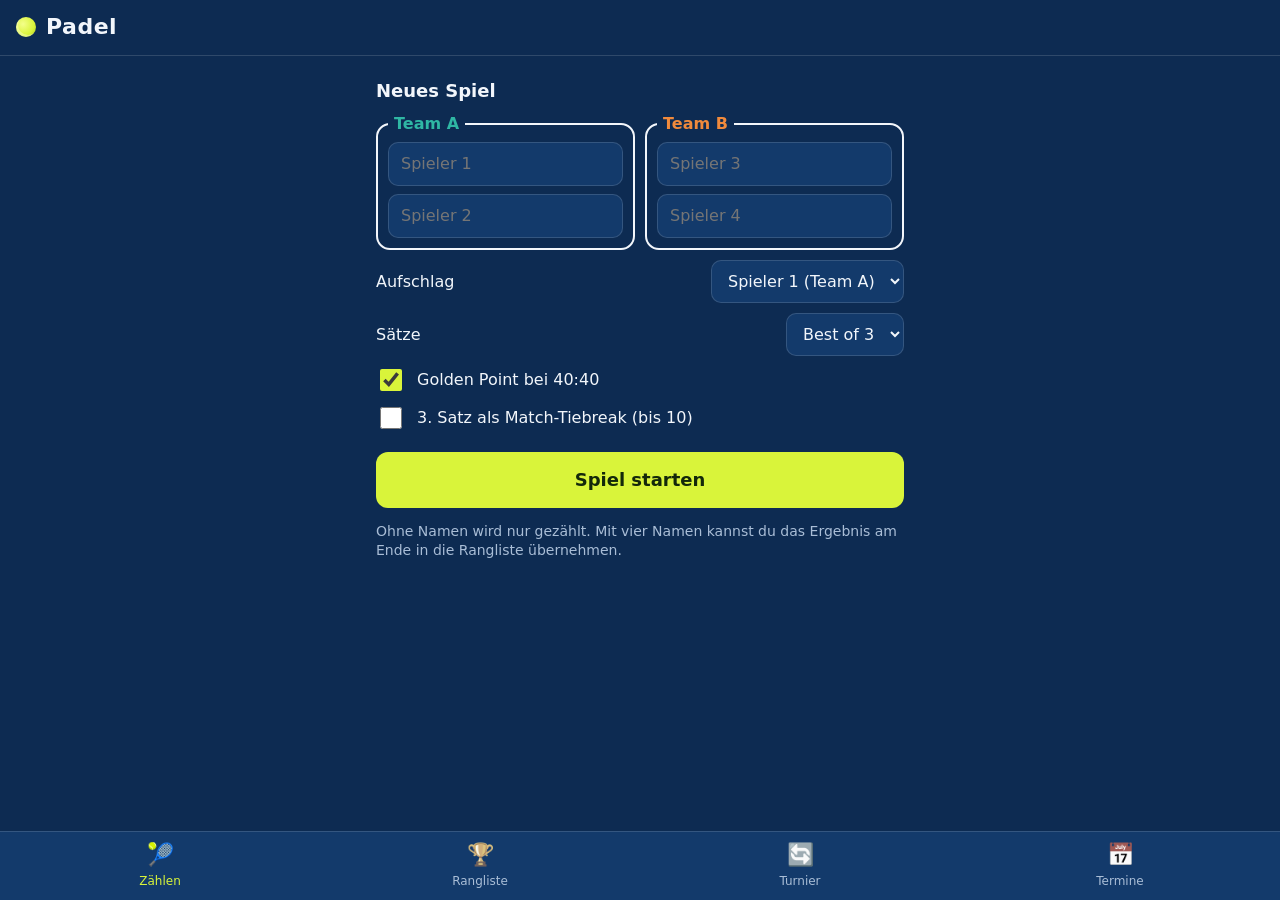
==== padel/index.html @ 6b010d0d "Padel-App: Zählen, Rangliste, Americano/Mexicano, Termine Neue installierbare Web-App im Ordner pade" ====
<!DOCTYPE html>
<html lang="de">
<head>
  <meta charset="utf-8">
  <meta name="viewport" content="width=device-width, initial-scale=1, viewport-fit=cover">
  <meta name="theme-color" content="#0d2b52">
  <meta name="apple-mobile-web-app-capable" content="yes">
  <meta name="mobile-web-app-capable" content="yes">
  <meta name="apple-mobile-web-app-status-bar-style" content="black-translucent">
  <meta name="apple-mobile-web-app-title" content="Padel">
  <title>Padel</title>
  <link rel="manifest" href="manifest.webmanifest">
  <link rel="icon" href="icon.svg" type="image/svg+xml">
  <link rel="icon" href="icons/icon-192.png" type="image/png" sizes="192x192">
  <link rel="apple-touch-icon" href="icons/apple-touch-icon.png">
  <link rel="stylesheet" href="style.css">
</head>
<body>
  <header id="top">
    <h1><span class="ball"></span>Padel</h1>
    <button id="btn-install" class="chip hidden">📲 Installieren</button>
  </header>

  <main>
    <!-- 🎾 Zählen -->
    <section id="tab-score" class="tab">
      <div id="score-setup">
        <h2>Neues Spiel</h2>
        <div class="teams">
          <fieldset class="team team-a">
            <legend>Team A</legend>
            <input id="n-a1" list="player-list" placeholder="Spieler 1" autocomplete="off">
            <input id="n-a2" list="player-list" placeholder="Spieler 2" autocomplete="off">
          </fieldset>
          <fieldset class="team team-b">
            <legend>Team B</legend>
            <input id="n-b1" list="player-list" placeholder="Spieler 3" autocomplete="off">
            <input id="n-b2" list="player-list" placeholder="Spieler 4" autocomplete="off">
          </fieldset>
        </div>
        <label class="row">Aufschlag
          <select id="opt-server">
            <option value="0">Spieler 1 (Team A)</option>
            <option value="2">Spieler 2 (Team A)</option>
            <option value="1">Spieler 3 (Team B)</option>
            <option value="3">Spieler 4 (Team B)</option>
          </select>
        </label>
        <label class="row">Sätze
          <select id="opt-sets">
            <option value="3">Best of 3</option>
            <option value="1">1 Satz</option>
          </select>
        </label>
        <label class="row check"><input type="checkbox" id="opt-golden" checked> Golden Point bei 40:40</label>
        <label class="row check"><input type="checkbox" id="opt-supertb"> 3. Satz als Match-Tiebreak (bis 10)</label>
        <button id="btn-start" class="primary big">Spiel starten</button>
        <p class="hint">Ohne Namen wird nur gezählt. Mit vier Namen kannst du das Ergebnis am Ende in die Rangliste übernehmen.</p>
      </div>

      <div id="score-live" class="hidden">
        <div id="sb-status"></div>
        <div id="sb-sets"></div>
        <button class="sb-team team-a" data-team="0">
          <span class="sb-names"></span>
          <span class="sb-points"></span>
          <span class="sb-games"></span>
        </button>
        <button class="sb-team team-b" data-team="1">
          <span class="sb-names"></span>
          <span class="sb-points"></span>
          <span class="sb-games"></span>
        </button>
        <div class="sb-actions">
          <button id="btn-undo" class="chip">↶ Rückgängig</button>
          <button id="btn-end" class="chip">✕ Beenden</button>
        </div>
      </div>
    </section>

    <!-- 🏆 Rangliste -->
    <section id="tab-rank" class="tab hidden">
      <h2>Rangliste</h2>
      <ol id="rank-list" class="cards"></ol>
      <button id="btn-add-result" class="primary">＋ Ergebnis eintragen</button>

      <h2>Letzte Spiele</h2>
      <ul id="match-list" class="cards"></ul>

      <h2>Spieler</h2>
      <ul id="player-admin" class="cards"></ul>
      <form id="form-player" class="inline">
        <input id="new-player" placeholder="Name" autocomplete="off" required>
        <button class="primary">Hinzufügen</button>
      </form>

      <h2>Daten</h2>
      <p class="hint">Alles wird nur auf diesem Gerät gespeichert. Mit einer Sicherung kannst du die Daten auf ein anderes Handy übertragen.</p>
      <div class="btnrow">
        <button id="btn-export" class="chip">💾 Sicherung speichern</button>
        <label class="chip filebtn">📂 Sicherung laden<input type="file" id="file-import" accept="application/json,.json"></label>
      </div>
    </section>

    <!-- 🔄 Turnier -->
    <section id="tab-tour" class="tab hidden">
      <div id="tour-setup">
        <h2>Americano / Mexicano</h2>
        <div class="seg" id="tour-mode">
          <button data-mode="americano" class="on">Americano</button>
          <button data-mode="mexicano">Mexicano</button>
        </div>
        <p class="hint" id="tour-mode-hint"></p>
        <form id="form-tour-player" class="inline">
          <input id="tour-new" list="player-list" placeholder="Spieler hinzufügen" autocomplete="off">
          <button class="primary">＋</button>
        </form>
        <div id="tour-chips" class="chips"></div>
        <label class="row">Punkte pro Spiel
          <select id="tour-pts">
            <option>16</option><option>21</option><option selected>24</option><option>32</option>
          </select>
        </label>
        <label class="row">Plätze
          <input type="number" id="tour-courts" min="1" max="8" value="1">
        </label>
        <label class="row check"><input type="checkbox" id="tour-rank" checked> Spiele in die Rangliste übernehmen</label>
        <button id="btn-tour-start" class="primary big">Turnier starten</button>
      </div>

      <div id="tour-live" class="hidden">
        <h2 id="tour-title"></h2>
        <div id="tour-rounds"></div>
        <div class="btnrow">
          <button id="btn-tour-next" class="primary">Nächste Runde</button>
          <button id="btn-tour-finish" class="chip">🏁 Turnier beenden</button>
        </div>
        <h2>Tabelle</h2>
        <table id="tour-table"></table>
      </div>
    </section>

    <!-- 📅 Termine -->
    <section id="tab-events" class="tab hidden">
      <h2>Termine</h2>
      <ul id="event-list" class="cards"></ul>
      <button id="btn-new-event" class="primary">＋ Neuer Termin</button>
      <details class="paste">
        <summary>Link aus WhatsApp einfügen</summary>
        <p class="hint">Falls sich ein Einladungs- oder Antwort-Link nicht direkt in der App öffnet, hier einfügen.</p>
        <form id="form-paste" class="inline">
          <input id="paste-link" placeholder="https://…#r=…" autocomplete="off">
          <button class="primary">Übernehmen</button>
        </form>
      </details>
    </section>
  </main>

  <nav id="tabs">
    <button data-tab="score" class="on"><span>🎾</span>Zählen</button>
    <button data-tab="rank"><span>🏆</span>Rangliste</button>
    <button data-tab="tour"><span>🔄</span>Turnier</button>
    <button data-tab="events"><span>📅</span>Termine</button>
  </nav>

  <datalist id="player-list"></datalist>

  <dialog id="dlg">
    <form method="dialog" id="dlg-form">
      <div id="dlg-body"></div>
      <div class="btnrow" id="dlg-buttons"></div>
    </form>
  </dialog>

  <div id="toast"></div>

  <script src="logic.js"></script>
  <script src="app.js"></script>
</body>
</html>
---- padel/style.css ----
/* Padel – Platzblau mit Ballgelb */
:root {
  --bg: #0d2b52;
  --bg2: #133a6b;
  --card: #18467f;
  --line: rgba(255, 255, 255, .14);
  --text: #f2f6fb;
  --muted: #a9bdd6;
  --ball: #d9f43a;
  --a: #2fb7a4;
  --b: #f08a3c;
  --danger: #ff6b6b;
  --radius: 14px;
  --safe-b: env(safe-area-inset-bottom, 0px);
  --safe-t: env(safe-area-inset-top, 0px);
}

* { box-sizing: border-box; -webkit-tap-highlight-color: transparent; }
html, body { margin: 0; }
body {
  background: var(--bg);
  color: var(--text);
  font: 16px/1.4 system-ui, -apple-system, "Segoe UI", Roboto, sans-serif;
  min-height: 100dvh;
  padding: calc(var(--safe-t) + 56px) 0 calc(var(--safe-b) + 72px);
}
.hidden { display: none !important; }

header#top {
  position: fixed; inset: 0 0 auto 0; z-index: 5;
  height: calc(var(--safe-t) + 56px);
  padding: var(--safe-t) 16px 0;
  display: flex; align-items: center; justify-content: space-between;
  background: var(--bg);
  border-bottom: 1px solid var(--line);
}
h1 { margin: 0; font-size: 22px; letter-spacing: .5px; display: flex; align-items: center; gap: 10px; }
.ball {
  width: 20px; height: 20px; border-radius: 50%;
  background: radial-gradient(circle at 35% 35%, #f4ff8a, var(--ball) 60%, #a8c21a);
  box-shadow: inset 2px -2px 0 rgba(255,255,255,.35);
}
h2 { font-size: 18px; margin: 22px 0 10px; }
main { max-width: 560px; margin: 0 auto; padding: 0 16px; }

/* Navigation unten */
nav#tabs {
  position: fixed; inset: auto 0 0 0; z-index: 5;
  display: grid; grid-template-columns: repeat(4, 1fr);
  background: var(--bg2);
  border-top: 1px solid var(--line);
  padding-bottom: var(--safe-b);
}
nav#tabs button {
  background: none; border: 0; color: var(--muted);
  font: inherit; font-size: 12px; padding: 8px 0 10px;
  display: flex; flex-direction: column; align-items: center; gap: 2px;
}
nav#tabs button span { font-size: 22px; filter: grayscale(.6); }
nav#tabs button.on { color: var(--ball); }
nav#tabs button.on span { filter: none; }

/* Formulare */
input, select {
  font: inherit; color: var(--text);
  background: var(--bg2); border: 1px solid var(--line); border-radius: 10px;
  padding: 10px 12px; width: 100%; min-width: 0;
}
input[type=checkbox] { width: 22px; height: 22px; accent-color: var(--ball); flex: none; }
input[type=number] { width: 90px; text-align: center; }
label.row { display: flex; align-items: center; justify-content: space-between; gap: 12px; margin: 10px 0; }
label.row select { width: auto; }
label.row.check { justify-content: flex-start; }
.hint { color: var(--muted); font-size: 14px; }
form.inline { display: flex; gap: 8px; margin: 10px 0; }
form.inline button { flex: none; }

button { font: inherit; cursor: pointer; }
.primary {
  background: var(--ball); color: #13280a; border: 0; border-radius: 12px;
  padding: 11px 16px; font-weight: 700;
}
.primary.big { width: 100%; padding: 15px; font-size: 18px; margin-top: 10px; }
.chip {
  background: var(--card); color: var(--text); border: 1px solid var(--line);
  border-radius: 999px; padding: 8px 14px;
}
.chip.danger { color: var(--danger); }
.btnrow { display: flex; flex-wrap: wrap; gap: 8px; margin: 12px 0; }
.filebtn { position: relative; overflow: hidden; }
.filebtn input { position: absolute; inset: 0; opacity: 0; }
.linkbtn { background: none; border: 0; color: var(--muted); padding: 4px 6px; }

.teams { display: grid; grid-template-columns: 1fr 1fr; gap: 10px; }
fieldset.team { border: 2px solid; border-radius: var(--radius); margin: 0; padding: 6px 10px 10px; display: grid; gap: 8px; }
fieldset.team legend { padding: 0 6px; font-weight: 700; }
.team-a { border-color: var(--a); }
.team-a legend { color: var(--a); }
.team-b { border-color: var(--b); }
.team-b legend { color: var(--b); }

/* Anzeigetafel */
#score-live {
  display: grid; gap: 10px;
  height: calc(100dvh - 56px - 72px - var(--safe-t) - var(--safe-b) - 16px);
  grid-template-rows: auto auto 1fr 1fr auto;
  padding-top: 10px;
}
#sb-status { text-align: center; color: var(--ball); font-weight: 700; letter-spacing: .5px; }
#sb-sets { display: flex; justify-content: center; gap: 8px; min-height: 28px; }
#sb-sets .set { background: var(--card); border-radius: 8px; padding: 3px 10px; font-variant-numeric: tabular-nums; }
#sb-sets .set small { color: var(--muted); }
.sb-team {
  position: relative; border: 0; border-radius: 20px; color: #fff;
  display: grid; grid-template-columns: 1fr auto; grid-template-rows: auto 1fr;
  padding: 12px 16px; text-align: left; touch-action: manipulation;
  transition: transform .08s;
}
.sb-team:active { transform: scale(.98); }
.sb-team.team-a { background: linear-gradient(135deg, #1f8f81, #2fb7a4); }
.sb-team.team-b { background: linear-gradient(135deg, #c96523, #f08a3c); }
.sb-names { grid-column: 1 / 3; font-weight: 600; font-size: 15px; opacity: .95; }
.sb-names .srv::after { content: " 🎾"; }
.sb-points {
  align-self: center; font-size: clamp(64px, 22vw, 120px); font-weight: 800; line-height: 1;
  font-variant-numeric: tabular-nums;
}
.sb-games {
  align-self: center; font-size: 40px; font-weight: 700; background: rgba(0,0,0,.18);
  border-radius: 14px; min-width: 64px; text-align: center; padding: 4px 10px;
}
.sb-games::before { content: "Spiele"; display: block; font-size: 11px; font-weight: 500; opacity: .8; }
.sb-team.won { outline: 4px solid var(--ball); }
.sb-actions { display: flex; justify-content: space-between; }

/* Listen und Karten */
ul.cards, ol.cards { list-style: none; margin: 0; padding: 0; display: grid; gap: 8px; }
.cards li {
  background: var(--card); border-radius: var(--radius); padding: 12px 14px;
  display: flex; align-items: center; gap: 12px;
}
.cards li.empty { color: var(--muted); justify-content: center; background: transparent; border: 1px dashed var(--line); }
.cards .grow { flex: 1; min-width: 0; }
.cards .sub { color: var(--muted); font-size: 13px; }
.rank-pos { width: 28px; text-align: center; font-weight: 800; font-size: 18px; }
.elo { font-weight: 800; font-size: 20px; color: var(--ball); font-variant-numeric: tabular-nums; }
.trend { letter-spacing: 2px; font-size: 12px; }
.trend .S { color: #7ee07e; } .trend .N { color: var(--danger); } .trend .U { color: var(--muted); }
.match-teams { display: grid; gap: 2px; }
.match-teams .w { font-weight: 700; }
.match-score { font-variant-numeric: tabular-nums; font-weight: 700; white-space: nowrap; }

/* Turnier */
.seg { display: grid; grid-template-columns: 1fr 1fr; background: var(--bg2); border-radius: 12px; padding: 4px; }
.seg button { border: 0; background: none; color: var(--muted); padding: 10px; border-radius: 9px; font-weight: 600; }
.seg button.on { background: var(--card); color: var(--text); }
.chips { display: flex; flex-wrap: wrap; gap: 6px; min-height: 10px; }
.chips span { background: var(--card); border-radius: 999px; padding: 6px 6px 6px 12px; display: inline-flex; align-items: center; gap: 4px; }
.chips button { background: none; border: 0; color: var(--muted); font-size: 16px; padding: 0 4px; }
.round { background: var(--bg2); border-radius: var(--radius); padding: 10px 12px; margin-bottom: 10px; }
.round h3 { margin: 0 0 8px; font-size: 15px; color: var(--muted); display: flex; justify-content: space-between; }
.court {
  display: grid; grid-template-columns: 1fr auto 1fr; gap: 8px; align-items: center;
  background: var(--card); border-radius: 12px; padding: 10px; margin-bottom: 8px;
}
.court .pair { font-size: 14px; }
.court .pair.b { text-align: right; }
.court .nums { display: flex; align-items: center; gap: 4px; }
.court input { width: 54px; padding: 8px 4px; font-weight: 700; }
.court .label { grid-column: 1 / 4; font-size: 12px; color: var(--muted); }
.sit { font-size: 13px; color: var(--muted); }
table#tour-table { width: 100%; border-collapse: collapse; font-variant-numeric: tabular-nums; }
#tour-table th, #tour-table td { padding: 8px 6px; border-bottom: 1px solid var(--line); text-align: right; }
#tour-table th:nth-child(2), #tour-table td:nth-child(2) { text-align: left; }
#tour-table th { color: var(--muted); font-weight: 500; font-size: 13px; }
#tour-table td:nth-child(3) { font-weight: 800; color: var(--ball); }

/* Termine */
.event { flex-direction: column; align-items: stretch !important; }
.event-head { display: flex; justify-content: space-between; gap: 8px; }
.event-title { font-weight: 700; }
.event .who { display: flex; flex-wrap: wrap; gap: 6px; }
.event .who span { font-size: 13px; background: var(--bg2); border-radius: 999px; padding: 4px 10px; }
.event .who .yes { box-shadow: inset 0 0 0 1px #7ee07e; }
.event .who .maybe { box-shadow: inset 0 0 0 1px var(--ball); }
.event .who .no { opacity: .55; text-decoration: line-through; }
.event .slots { font-weight: 700; }
.event .slots.full { color: #7ee07e; }
.event .btnrow { margin: 4px 0 0; }
.event.past { opacity: .6; }
details.paste { margin-top: 24px; background: var(--bg2); border-radius: var(--radius); padding: 10px 14px; }
details.paste summary { cursor: pointer; color: var(--muted); }

/* Dialog und Hinweise */
dialog {
  border: 0; border-radius: 18px; padding: 18px; width: min(92vw, 460px);
  background: var(--bg2); color: var(--text);
}
dialog::backdrop { background: rgba(0, 0, 0, .55); }
dialog h3 { margin: 0 0 12px; }
dialog .field { display: grid; gap: 4px; margin: 10px 0; font-size: 14px; color: var(--muted); }
dialog .grid2 { display: grid; grid-template-columns: 1fr 1fr; gap: 10px; }
dialog .sets-input { display: grid; grid-template-columns: auto 1fr auto 1fr; gap: 6px 8px; align-items: center; }
dialog .sets-input input { width: 100%; }
dialog #dlg-buttons { justify-content: flex-end; margin-bottom: 0; }
.podium { font-size: 18px; line-height: 1.8; }

#toast {
  position: fixed; left: 50%; bottom: calc(var(--safe-b) + 86px); z-index: 20;
  transform: translate(-50%, 20px); opacity: 0; pointer-events: none;
  background: #fff; color: #10223a; font-weight: 600;
  padding: 10px 18px; border-radius: 999px; box-shadow: 0 6px 24px rgba(0,0,0,.35);
  transition: opacity .2s, transform .2s; max-width: 90vw; text-align: center;
}
#toast.show { opacity: 1; transform: translate(-50%, 0); }

/* Zahlenfelder ohne Pfeile */
input[type=number] { -moz-appearance: textfield; appearance: textfield; }
input[type=number]::-webkit-inner-spin-button,
input[type=number]::-webkit-outer-spin-button { -webkit-appearance: none; margin: 0; }

@media (max-height: 640px) {
  #score-live { gap: 6px; }
  .sb-points { font-size: 56px; }
  .sb-games { font-size: 28px; min-width: 52px; }
}
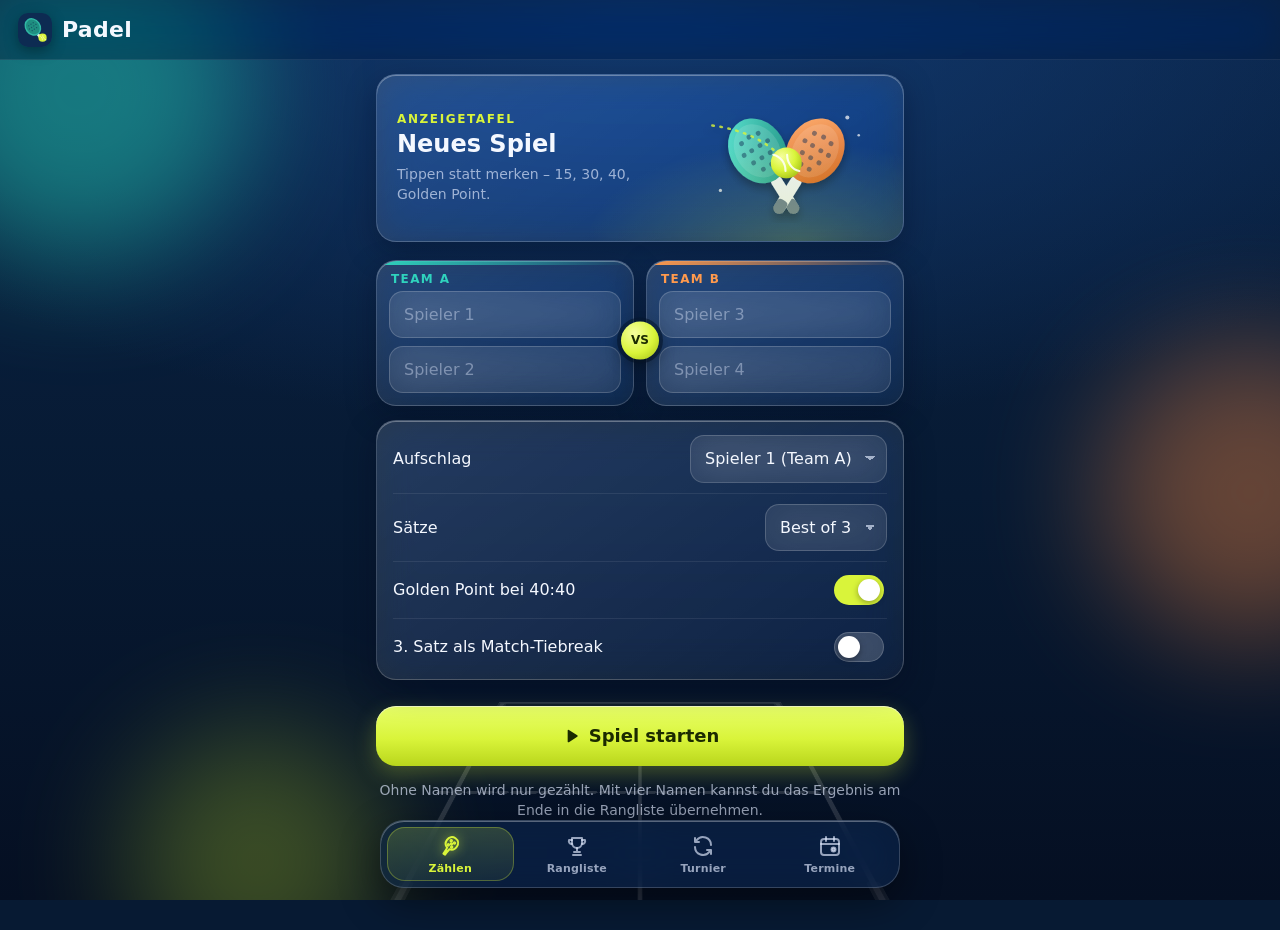
==== commit 43ead5e2: "Padel: modernes Glas-Design mit eigenen Padel-Grafiken - Halbtransparente Glas-Flächen mit Weichzeic" ====
--- a/padel/index.html
+++ b/padel/index.html
@@ -3,7 +3,7 @@
 <head>
   <meta charset="utf-8">
   <meta name="viewport" content="width=device-width, initial-scale=1, viewport-fit=cover">
-  <meta name="theme-color" content="#0d2b52">
+  <meta name="theme-color" content="#071a33">
   <meta name="apple-mobile-web-app-capable" content="yes">
   <meta name="mobile-web-app-capable" content="yes">
   <meta name="apple-mobile-web-app-status-bar-style" content="black-translucent">
@@ -16,51 +16,101 @@
   <link rel="stylesheet" href="style.css">
 </head>
 <body>
+  <!-- Symbole -->
+  <svg width="0" height="0" style="position:absolute" aria-hidden="true">
+    <defs>
+      <symbol id="i-racket" viewBox="0 0 24 24" fill="none" stroke="currentColor" stroke-width="2" stroke-linecap="round" stroke-linejoin="round">
+        <g transform="rotate(35 12 12)"><path d="M12 2.5c3.6 0 6 2.6 6 6.2 0 3.3-2.2 5.6-4.6 6.3L13 18h-2l-.4-3C8.2 14.3 6 12 6 8.7 6 5.1 8.4 2.5 12 2.5z"/><path d="M11 18h2v4h-2z" fill="currentColor"/><circle cx="10" cy="7" r=".7" fill="currentColor"/><circle cx="14" cy="7" r=".7" fill="currentColor"/><circle cx="12" cy="9.5" r=".7" fill="currentColor"/><circle cx="10" cy="12" r=".7" fill="currentColor"/><circle cx="14" cy="12" r=".7" fill="currentColor"/></g>
+      </symbol>
+      <symbol id="i-trophy" viewBox="0 0 24 24" fill="none" stroke="currentColor" stroke-width="2" stroke-linecap="round" stroke-linejoin="round">
+        <path d="M7 4h10v5a5 5 0 0 1-10 0z"/><path d="M7 6H4a3 3 0 0 0 3 4M17 6h3a3 3 0 0 1-3 4M12 14v4M8 21h8M9 18h6"/>
+      </symbol>
+      <symbol id="i-rotate" viewBox="0 0 24 24" fill="none" stroke="currentColor" stroke-width="2" stroke-linecap="round" stroke-linejoin="round">
+        <path d="M20 11a8 8 0 0 0-14.3-4.9L4 8M4 4v4h4M4 13a8 8 0 0 0 14.3 4.9L20 16M20 20v-4h-4"/>
+      </symbol>
+      <symbol id="i-calendar" viewBox="0 0 24 24" fill="none" stroke="currentColor" stroke-width="2" stroke-linecap="round" stroke-linejoin="round">
+        <rect x="3" y="5" width="18" height="16" rx="3"/><path d="M8 3v4M16 3v4M3 10h18"/><circle cx="15.5" cy="15.5" r="2" fill="currentColor"/>
+      </symbol>
+      <symbol id="i-plus" viewBox="0 0 24 24" fill="none" stroke="currentColor" stroke-width="2.4" stroke-linecap="round"><path d="M12 5v14M5 12h14"/></symbol>
+      <symbol id="i-undo" viewBox="0 0 24 24" fill="none" stroke="currentColor" stroke-width="2" stroke-linecap="round" stroke-linejoin="round"><path d="M9 14L4 9l5-5"/><path d="M4 9h11a5 5 0 0 1 0 10h-3"/></symbol>
+      <symbol id="i-close" viewBox="0 0 24 24" fill="none" stroke="currentColor" stroke-width="2.4" stroke-linecap="round"><path d="M6 6l12 12M18 6L6 18"/></symbol>
+      <symbol id="i-trash" viewBox="0 0 24 24" fill="none" stroke="currentColor" stroke-width="2" stroke-linecap="round" stroke-linejoin="round"><path d="M4 7h16M10 11v6M14 11v6M6 7l1 12a2 2 0 0 0 2 2h6a2 2 0 0 0 2-2l1-12M9 7V4h6v3"/></symbol>
+      <symbol id="i-edit" viewBox="0 0 24 24" fill="none" stroke="currentColor" stroke-width="2" stroke-linecap="round" stroke-linejoin="round"><path d="M4 20h4L19 9l-4-4L4 16z"/><path d="M13.5 6.5l4 4"/></symbol>
+      <symbol id="i-share" viewBox="0 0 24 24" fill="none" stroke="currentColor" stroke-width="2" stroke-linecap="round" stroke-linejoin="round"><path d="M12 15V3M7 8l5-5 5 5"/><path d="M5 12v7a2 2 0 0 0 2 2h10a2 2 0 0 0 2-2v-7"/></symbol>
+      <symbol id="i-cal-add" viewBox="0 0 24 24" fill="none" stroke="currentColor" stroke-width="2" stroke-linecap="round" stroke-linejoin="round"><rect x="3" y="5" width="18" height="16" rx="3"/><path d="M8 3v4M16 3v4M3 10h18M12 13v5M9.5 15.5h5"/></symbol>
+      <symbol id="i-user-plus" viewBox="0 0 24 24" fill="none" stroke="currentColor" stroke-width="2" stroke-linecap="round" stroke-linejoin="round"><circle cx="9" cy="8" r="4"/><path d="M2 21a7 7 0 0 1 14 0M19 8v6M16 11h6"/></symbol>
+      <symbol id="i-flag" viewBox="0 0 24 24" fill="none" stroke="currentColor" stroke-width="2" stroke-linecap="round" stroke-linejoin="round"><path d="M5 21V4M5 4h12l-2 4 2 4H5"/></symbol>
+      <symbol id="i-next" viewBox="0 0 24 24" fill="none" stroke="currentColor" stroke-width="2.2" stroke-linecap="round" stroke-linejoin="round"><path d="M5 12h14M13 6l6 6-6 6"/></symbol>
+      <symbol id="i-download" viewBox="0 0 24 24" fill="none" stroke="currentColor" stroke-width="2" stroke-linecap="round" stroke-linejoin="round"><path d="M12 3v12M7 10l5 5 5-5M5 21h14"/></symbol>
+      <symbol id="i-upload" viewBox="0 0 24 24" fill="none" stroke="currentColor" stroke-width="2" stroke-linecap="round" stroke-linejoin="round"><path d="M12 15V3M7 8l5-5 5 5M5 21h14"/></symbol>
+      <symbol id="i-play" viewBox="0 0 24 24" fill="currentColor"><path d="M8 5.5v13a1 1 0 0 0 1.5.9l10-6.5a1 1 0 0 0 0-1.7l-10-6.5A1 1 0 0 0 8 5.5z"/></symbol>
+      <symbol id="i-link" viewBox="0 0 24 24" fill="none" stroke="currentColor" stroke-width="2" stroke-linecap="round" stroke-linejoin="round"><path d="M10 14a4 4 0 0 0 5.7 0l3-3a4 4 0 0 0-5.7-5.7l-1 1M14 10a4 4 0 0 0-5.7 0l-3 3a4 4 0 0 0 5.7 5.7l1-1"/></symbol>
+    </defs>
+  </svg>
+
+  <!-- Hintergrund: Farbflächen und Padel-Platz -->
+  <div class="backdrop" aria-hidden="true">
+    <span class="blob b1"></span><span class="blob b2"></span><span class="blob b3"></span>
+    <img class="bg-court" src="img/court.svg" alt="">
+  </div>
+
   <header id="top">
-    <h1><span class="ball"></span>Padel</h1>
-    <button id="btn-install" class="chip hidden">📲 Installieren</button>
+    <h1><img src="icon.svg" alt="" class="logo">Padel</h1>
+    <button id="btn-install" class="chip hidden"><svg class="ico"><use href="#i-download"/></svg>Installieren</button>
   </header>
 
   <main>
     <!-- 🎾 Zählen -->
     <section id="tab-score" class="tab">
       <div id="score-setup">
-        <h2>Neues Spiel</h2>
+        <div class="hero glass">
+          <div>
+            <p class="eyebrow">Anzeigetafel</p>
+            <h2>Neues Spiel</h2>
+            <p class="hint">Tippen statt merken – 15, 30, 40, Golden Point.</p>
+          </div>
+          <img src="img/hero-score.svg" alt="">
+        </div>
         <div class="teams">
-          <fieldset class="team team-a">
+          <fieldset class="team team-a glass">
             <legend>Team A</legend>
             <input id="n-a1" list="player-list" placeholder="Spieler 1" autocomplete="off">
             <input id="n-a2" list="player-list" placeholder="Spieler 2" autocomplete="off">
           </fieldset>
-          <fieldset class="team team-b">
+          <span class="vs">VS</span>
+          <fieldset class="team team-b glass">
             <legend>Team B</legend>
             <input id="n-b1" list="player-list" placeholder="Spieler 3" autocomplete="off">
             <input id="n-b2" list="player-list" placeholder="Spieler 4" autocomplete="off">
           </fieldset>
         </div>
-        <label class="row">Aufschlag
-          <select id="opt-server">
-            <option value="0">Spieler 1 (Team A)</option>
-            <option value="2">Spieler 2 (Team A)</option>
-            <option value="1">Spieler 3 (Team B)</option>
-            <option value="3">Spieler 4 (Team B)</option>
-          </select>
-        </label>
-        <label class="row">Sätze
-          <select id="opt-sets">
-            <option value="3">Best of 3</option>
-            <option value="1">1 Satz</option>
-          </select>
-        </label>
-        <label class="row check"><input type="checkbox" id="opt-golden" checked> Golden Point bei 40:40</label>
-        <label class="row check"><input type="checkbox" id="opt-supertb"> 3. Satz als Match-Tiebreak (bis 10)</label>
-        <button id="btn-start" class="primary big">Spiel starten</button>
-        <p class="hint">Ohne Namen wird nur gezählt. Mit vier Namen kannst du das Ergebnis am Ende in die Rangliste übernehmen.</p>
+        <div class="glass options">
+          <label class="row">Aufschlag
+            <select id="opt-server">
+              <option value="0">Spieler 1 (Team A)</option>
+              <option value="2">Spieler 2 (Team A)</option>
+              <option value="1">Spieler 3 (Team B)</option>
+              <option value="3">Spieler 4 (Team B)</option>
+            </select>
+          </label>
+          <label class="row">Sätze
+            <select id="opt-sets">
+              <option value="3">Best of 3</option>
+              <option value="1">1 Satz</option>
+            </select>
+          </label>
+          <label class="row check">Golden Point bei 40:40<input type="checkbox" class="switch" id="opt-golden" checked></label>
+          <label class="row check">3. Satz als Match-Tiebreak<input type="checkbox" class="switch" id="opt-supertb"></label>
+        </div>
+        <button id="btn-start" class="primary big"><svg class="ico"><use href="#i-play"/></svg>Spiel starten</button>
+        <p class="hint center">Ohne Namen wird nur gezählt. Mit vier Namen kannst du das Ergebnis am Ende in die Rangliste übernehmen.</p>
       </div>
 
       <div id="score-live" class="hidden">
-        <div id="sb-status"></div>
-        <div id="sb-sets"></div>
+        <div class="sb-head">
+          <div id="sb-status"></div>
+          <div id="sb-sets"></div>
+        </div>
         <button class="sb-team team-a" data-team="0">
           <span class="sb-names"></span>
           <span class="sb-points"></span>
@@ -72,81 +122,114 @@
           <span class="sb-games"></span>
         </button>
         <div class="sb-actions">
-          <button id="btn-undo" class="chip">↶ Rückgängig</button>
-          <button id="btn-end" class="chip">✕ Beenden</button>
+          <button id="btn-undo" class="chip"><svg class="ico"><use href="#i-undo"/></svg>Rückgängig</button>
+          <button id="btn-end" class="chip"><svg class="ico"><use href="#i-close"/></svg>Beenden</button>
         </div>
       </div>
     </section>
 
     <!-- 🏆 Rangliste -->
     <section id="tab-rank" class="tab hidden">
-      <h2>Rangliste</h2>
+      <div class="hero glass">
+        <div>
+          <p class="eyebrow">Elo-Wertung</p>
+          <h2>Rangliste</h2>
+          <p class="hint">Wer gegen Stärkere gewinnt, steigt schneller.</p>
+        </div>
+        <img src="img/hero-rank.svg" alt="">
+      </div>
       <ol id="rank-list" class="cards"></ol>
-      <button id="btn-add-result" class="primary">＋ Ergebnis eintragen</button>
-
-      <h2>Letzte Spiele</h2>
+      <button id="btn-add-result" class="primary"><svg class="ico"><use href="#i-plus"/></svg>Ergebnis eintragen</button>
+
+      <h3 class="section">Letzte Spiele</h3>
       <ul id="match-list" class="cards"></ul>
 
-      <h2>Spieler</h2>
+      <h3 class="section">Spieler</h3>
       <ul id="player-admin" class="cards"></ul>
       <form id="form-player" class="inline">
         <input id="new-player" placeholder="Name" autocomplete="off" required>
-        <button class="primary">Hinzufügen</button>
+        <button class="primary" aria-label="Hinzufügen"><svg class="ico"><use href="#i-plus"/></svg></button>
       </form>
 
-      <h2>Daten</h2>
-      <p class="hint">Alles wird nur auf diesem Gerät gespeichert. Mit einer Sicherung kannst du die Daten auf ein anderes Handy übertragen.</p>
-      <div class="btnrow">
-        <button id="btn-export" class="chip">💾 Sicherung speichern</button>
-        <label class="chip filebtn">📂 Sicherung laden<input type="file" id="file-import" accept="application/json,.json"></label>
+      <h3 class="section">Daten</h3>
+      <div class="glass pad">
+        <p class="hint">Alles wird nur auf diesem Gerät gespeichert. Mit einer Sicherung kannst du die Daten auf ein anderes Handy übertragen.</p>
+        <div class="btnrow">
+          <button id="btn-export" class="chip"><svg class="ico"><use href="#i-download"/></svg>Sicherung speichern</button>
+          <label class="chip filebtn"><svg class="ico"><use href="#i-upload"/></svg>Sicherung laden<input type="file" id="file-import" accept="application/json,.json"></label>
+        </div>
       </div>
     </section>
 
     <!-- 🔄 Turnier -->
     <section id="tab-tour" class="tab hidden">
       <div id="tour-setup">
-        <h2>Americano / Mexicano</h2>
-        <div class="seg" id="tour-mode">
+        <div class="hero glass">
+          <div>
+            <p class="eyebrow">Turnier</p>
+            <h2>Americano &amp; Mexicano</h2>
+            <p class="hint">Wechselnde Partner, automatische Paarungen.</p>
+          </div>
+          <img src="img/hero-tour.svg" alt="">
+        </div>
+        <div class="seg glass" id="tour-mode">
           <button data-mode="americano" class="on">Americano</button>
           <button data-mode="mexicano">Mexicano</button>
         </div>
         <p class="hint" id="tour-mode-hint"></p>
-        <form id="form-tour-player" class="inline">
-          <input id="tour-new" list="player-list" placeholder="Spieler hinzufügen" autocomplete="off">
-          <button class="primary">＋</button>
-        </form>
-        <div id="tour-chips" class="chips"></div>
-        <label class="row">Punkte pro Spiel
-          <select id="tour-pts">
-            <option>16</option><option>21</option><option selected>24</option><option>32</option>
-          </select>
-        </label>
-        <label class="row">Plätze
-          <input type="number" id="tour-courts" min="1" max="8" value="1">
-        </label>
-        <label class="row check"><input type="checkbox" id="tour-rank" checked> Spiele in die Rangliste übernehmen</label>
+        <div class="glass pad">
+          <form id="form-tour-player" class="inline">
+            <input id="tour-new" list="player-list" placeholder="Spieler hinzufügen" autocomplete="off">
+            <button class="primary" aria-label="Hinzufügen"><svg class="ico"><use href="#i-plus"/></svg></button>
+          </form>
+          <div id="tour-chips" class="chips"></div>
+        </div>
+        <div class="glass options">
+          <label class="row">Punkte pro Spiel
+            <select id="tour-pts">
+              <option>16</option><option>21</option><option selected>24</option><option>32</option>
+            </select>
+          </label>
+          <label class="row">Plätze
+            <input type="number" id="tour-courts" min="1" max="8" value="1">
+          </label>
+          <label class="row check">Spiele in die Rangliste übernehmen<input type="checkbox" class="switch" id="tour-rank" checked></label>
+        </div>
         <button id="btn-tour-start" class="primary big">Turnier starten</button>
       </div>
 
       <div id="tour-live" class="hidden">
-        <h2 id="tour-title"></h2>
+        <div class="hero glass slim">
+          <div>
+            <p class="eyebrow">Läuft</p>
+            <h2 id="tour-title"></h2>
+          </div>
+          <img src="img/hero-tour.svg" alt="">
+        </div>
         <div id="tour-rounds"></div>
         <div class="btnrow">
-          <button id="btn-tour-next" class="primary">Nächste Runde</button>
-          <button id="btn-tour-finish" class="chip">🏁 Turnier beenden</button>
-        </div>
-        <h2>Tabelle</h2>
-        <table id="tour-table"></table>
+          <button id="btn-tour-next" class="primary"><svg class="ico"><use href="#i-next"/></svg>Nächste Runde</button>
+          <button id="btn-tour-finish" class="chip"><svg class="ico"><use href="#i-flag"/></svg>Turnier beenden</button>
+        </div>
+        <h3 class="section">Tabelle</h3>
+        <div class="glass table-wrap"><table id="tour-table"></table></div>
       </div>
     </section>
 
     <!-- 📅 Termine -->
     <section id="tab-events" class="tab hidden">
-      <h2>Termine</h2>
+      <div class="hero glass">
+        <div>
+          <p class="eyebrow">Spielrunde</p>
+          <h2>Termine</h2>
+          <p class="hint">Einladen per WhatsApp, Zusagen sammeln.</p>
+        </div>
+        <img src="img/hero-events.svg" alt="">
+      </div>
       <ul id="event-list" class="cards"></ul>
-      <button id="btn-new-event" class="primary">＋ Neuer Termin</button>
-      <details class="paste">
-        <summary>Link aus WhatsApp einfügen</summary>
+      <button id="btn-new-event" class="primary"><svg class="ico"><use href="#i-plus"/></svg>Neuer Termin</button>
+      <details class="paste glass">
+        <summary><svg class="ico"><use href="#i-link"/></svg>Link aus WhatsApp einfügen</summary>
         <p class="hint">Falls sich ein Einladungs- oder Antwort-Link nicht direkt in der App öffnet, hier einfügen.</p>
         <form id="form-paste" class="inline">
           <input id="paste-link" placeholder="https://…#r=…" autocomplete="off">
@@ -157,10 +240,10 @@
   </main>
 
   <nav id="tabs">
-    <button data-tab="score" class="on"><span>🎾</span>Zählen</button>
-    <button data-tab="rank"><span>🏆</span>Rangliste</button>
-    <button data-tab="tour"><span>🔄</span>Turnier</button>
-    <button data-tab="events"><span>📅</span>Termine</button>
+    <button data-tab="score" class="on"><svg class="ico"><use href="#i-racket"/></svg>Zählen</button>
+    <button data-tab="rank"><svg class="ico"><use href="#i-trophy"/></svg>Rangliste</button>
+    <button data-tab="tour"><svg class="ico"><use href="#i-rotate"/></svg>Turnier</button>
+    <button data-tab="events"><svg class="ico"><use href="#i-calendar"/></svg>Termine</button>
   </nav>
 
   <datalist id="player-list"></datalist>
--- a/padel/style.css
+++ b/padel/style.css
@@ -1,18 +1,29 @@
-/* Padel – Platzblau mit Ballgelb */
+/* Padel – Glas-Design: halbtransparente Flächen über leuchtenden Farbverläufen */
 :root {
-  --bg: #0d2b52;
-  --bg2: #133a6b;
-  --card: #18467f;
-  --line: rgba(255, 255, 255, .14);
-  --text: #f2f6fb;
-  --muted: #a9bdd6;
+  --bg: #071a33;
+  --text: #f4f8ff;
+  --muted: rgba(226, 236, 255, .66);
   --ball: #d9f43a;
-  --a: #2fb7a4;
-  --b: #f08a3c;
-  --danger: #ff6b6b;
-  --radius: 14px;
+  --ball-ink: #1b2a00;
+  --a: #2fd3bd;
+  --a2: #1f8f81;
+  --b: #ff9a4d;
+  --b2: #d0601f;
+  --danger: #ff7b7b;
+  --ok: #7ef0a0;
+
+  --glass: rgba(255, 255, 255, .08);
+  --glass-strong: rgba(255, 255, 255, .14);
+  --glass-line: rgba(255, 255, 255, .18);
+  --glass-hi: rgba(255, 255, 255, .32);
+  --blur: blur(18px) saturate(160%);
+  --shadow: 0 10px 30px rgba(0, 8, 30, .35);
+
+  --radius: 20px;
+  --font: "SF Pro Rounded", ui-rounded, "Nunito", system-ui, -apple-system, "Segoe UI", Roboto, sans-serif;
   --safe-b: env(safe-area-inset-bottom, 0px);
   --safe-t: env(safe-area-inset-top, 0px);
+  --nav-h: 68px;
 }
 
 * { box-sizing: border-box; -webkit-tap-highlight-color: transparent; }
@@ -20,207 +31,421 @@
 body {
   background: var(--bg);
   color: var(--text);
-  font: 16px/1.4 system-ui, -apple-system, "Segoe UI", Roboto, sans-serif;
+  font: 16px/1.45 var(--font);
   min-height: 100dvh;
-  padding: calc(var(--safe-t) + 56px) 0 calc(var(--safe-b) + 72px);
+  padding: calc(var(--safe-t) + 64px) 0 calc(var(--safe-b) + var(--nav-h) + 28px);
+  -webkit-font-smoothing: antialiased;
 }
 .hidden { display: none !important; }
 
+/* ---------- Hintergrund ---------- */
+.backdrop {
+  position: fixed; inset: 0; z-index: -1; overflow: hidden;
+  background:
+    radial-gradient(120% 80% at 50% 0%, #123a70 0%, transparent 60%),
+    linear-gradient(180deg, #0a2346 0%, #071a33 55%, #050f22 100%);
+}
+.blob {
+  position: absolute; border-radius: 50%; filter: blur(60px); opacity: .55;
+  animation: drift 22s ease-in-out infinite alternate;
+}
+.b1 { width: 340px; height: 340px; background: #1fb9a5; top: -80px; left: -90px; }
+.b2 { width: 300px; height: 300px; background: #ff8a3d; top: 38%; right: -120px; opacity: .38; animation-duration: 28s; }
+.b3 { width: 260px; height: 260px; background: #c8ec2a; bottom: -90px; left: 10%; opacity: .28; animation-duration: 32s; }
+@keyframes drift {
+  to { transform: translate(40px, 50px) scale(1.12); }
+}
+.bg-court {
+  position: absolute; left: 50%; bottom: -12vh; width: min(120vw, 720px);
+  transform: translateX(-50%) perspective(900px) rotateX(58deg);
+  transform-origin: 50% 100%; opacity: .14;
+}
+@media (prefers-reduced-motion: reduce) {
+  .blob { animation: none; }
+}
+
+/* ---------- Glas ---------- */
+.glass, .cards li, .chip, input, select, dialog, nav#tabs, header#top, .court, .round, details.paste {
+  -webkit-backdrop-filter: var(--blur);
+  backdrop-filter: var(--blur);
+}
+.glass {
+  background: linear-gradient(145deg, rgba(255, 255, 255, .14), rgba(255, 255, 255, .05));
+  border: 1px solid var(--glass-line);
+  border-radius: var(--radius);
+  box-shadow: var(--shadow), inset 0 1px 0 var(--glass-hi);
+}
+.pad { padding: 14px 16px; }
+
+/* ---------- Kopf ---------- */
 header#top {
   position: fixed; inset: 0 0 auto 0; z-index: 5;
-  height: calc(var(--safe-t) + 56px);
-  padding: var(--safe-t) 16px 0;
+  height: calc(var(--safe-t) + 60px);
+  padding: var(--safe-t) 18px 0;
   display: flex; align-items: center; justify-content: space-between;
-  background: var(--bg);
-  border-bottom: 1px solid var(--line);
-}
-h1 { margin: 0; font-size: 22px; letter-spacing: .5px; display: flex; align-items: center; gap: 10px; }
-.ball {
-  width: 20px; height: 20px; border-radius: 50%;
-  background: radial-gradient(circle at 35% 35%, #f4ff8a, var(--ball) 60%, #a8c21a);
-  box-shadow: inset 2px -2px 0 rgba(255,255,255,.35);
-}
-h2 { font-size: 18px; margin: 22px 0 10px; }
+  background: rgba(7, 26, 51, .45);
+  border-bottom: 1px solid rgba(255, 255, 255, .08);
+}
+h1 { margin: 0; font-size: 22px; font-weight: 800; letter-spacing: .3px; display: flex; align-items: center; gap: 10px; }
+h1 .logo { width: 34px; height: 34px; border-radius: 10px; box-shadow: 0 4px 14px rgba(0, 0, 0, .35); }
+h2 { font-size: 24px; line-height: 1.15; margin: 2px 0 6px; font-weight: 800; }
+h3.section { font-size: 13px; text-transform: uppercase; letter-spacing: 1.4px; color: var(--muted); margin: 28px 4px 10px; font-weight: 700; }
 main { max-width: 560px; margin: 0 auto; padding: 0 16px; }
-
-/* Navigation unten */
+.tab { animation: fade-in .28s ease; }
+@keyframes fade-in { from { opacity: 0; transform: translateY(6px); } }
+
+/* ---------- Hero-Karten mit Illustration ---------- */
+.hero {
+  position: relative; overflow: hidden;
+  display: grid; grid-template-columns: 1fr 44%; align-items: center; gap: 4px;
+  padding: 18px 8px 18px 20px; margin: 10px 0 18px;
+}
+.hero::before {
+  content: ""; position: absolute; inset: auto -20% -60% 40%; height: 120%;
+  background: radial-gradient(closest-side, rgba(217, 244, 58, .22), transparent);
+  pointer-events: none;
+}
+.hero img { width: 100%; height: auto; max-height: 130px; object-fit: contain; animation: float 6s ease-in-out infinite; }
+.hero .hint { margin: 0; }
+.hero.slim { padding: 10px 8px 10px 20px; }
+.hero.slim img { max-height: 76px; }
+.hero.slim h2 { font-size: 19px; margin: 0; }
+.eyebrow { margin: 0; font-size: 12px; text-transform: uppercase; letter-spacing: 1.6px; color: var(--ball); font-weight: 700; }
+@keyframes float { 50% { transform: translateY(-5px); } }
+@media (prefers-reduced-motion: reduce) { .hero img, .tab { animation: none; } }
+
+/* ---------- Symbole ---------- */
+.ico { width: 20px; height: 20px; flex: none; vertical-align: -4px; }
+
+/* ---------- Navigation: schwebende Glasleiste ---------- */
 nav#tabs {
-  position: fixed; inset: auto 0 0 0; z-index: 5;
-  display: grid; grid-template-columns: repeat(4, 1fr);
-  background: var(--bg2);
-  border-top: 1px solid var(--line);
-  padding-bottom: var(--safe-b);
+  position: fixed; z-index: 5;
+  left: 50%; transform: translateX(-50%);
+  bottom: calc(var(--safe-b) + 12px);
+  width: min(calc(100% - 24px), 520px); height: var(--nav-h);
+  display: grid; grid-template-columns: repeat(4, 1fr); padding: 6px;
+  background: rgba(16, 40, 78, .55);
+  border: 1px solid var(--glass-line);
+  border-radius: 24px;
+  box-shadow: 0 14px 40px rgba(0, 0, 0, .45), inset 0 1px 0 var(--glass-hi);
 }
 nav#tabs button {
-  background: none; border: 0; color: var(--muted);
-  font: inherit; font-size: 12px; padding: 8px 0 10px;
-  display: flex; flex-direction: column; align-items: center; gap: 2px;
-}
-nav#tabs button span { font-size: 22px; filter: grayscale(.6); }
-nav#tabs button.on { color: var(--ball); }
-nav#tabs button.on span { filter: none; }
-
-/* Formulare */
+  background: none; border: 0; color: var(--muted); border-radius: 18px;
+  font: 600 11px/1 var(--font); letter-spacing: .2px;
+  display: flex; flex-direction: column; align-items: center; justify-content: center; gap: 5px;
+  transition: color .2s, background .2s;
+}
+nav#tabs .ico { width: 24px; height: 24px; }
+nav#tabs button.on {
+  color: var(--ball);
+  background: linear-gradient(180deg, rgba(217, 244, 58, .18), rgba(217, 244, 58, .06));
+  box-shadow: inset 0 0 0 1px rgba(217, 244, 58, .3);
+}
+nav#tabs button.on .ico { filter: drop-shadow(0 0 6px rgba(217, 244, 58, .6)); }
+
+/* ---------- Formulare ---------- */
 input, select {
   font: inherit; color: var(--text);
-  background: var(--bg2); border: 1px solid var(--line); border-radius: 10px;
-  padding: 10px 12px; width: 100%; min-width: 0;
-}
-input[type=checkbox] { width: 22px; height: 22px; accent-color: var(--ball); flex: none; }
-input[type=number] { width: 90px; text-align: center; }
-label.row { display: flex; align-items: center; justify-content: space-between; gap: 12px; margin: 10px 0; }
+  background: rgba(255, 255, 255, .07); border: 1px solid var(--glass-line); border-radius: 14px;
+  padding: 11px 14px; width: 100%; min-width: 0; outline: none;
+  transition: border-color .2s, box-shadow .2s, background .2s;
+}
+input::placeholder { color: rgba(226, 236, 255, .42); }
+input:focus, select:focus { border-color: rgba(217, 244, 58, .7); box-shadow: 0 0 0 4px rgba(217, 244, 58, .14); background: rgba(255, 255, 255, .11); }
+select { appearance: none; padding-right: 34px; background-image: linear-gradient(45deg, transparent 50%, var(--muted) 50%), linear-gradient(135deg, var(--muted) 50%, transparent 50%); background-position: right 16px top 50%, right 11px top 50%; background-size: 5px 5px; background-repeat: no-repeat; }
+select option { background: #0d2b52; color: var(--text); }
+input[type=number] { width: 86px; text-align: center; -moz-appearance: textfield; appearance: textfield; }
+input[type=number]::-webkit-inner-spin-button, input[type=number]::-webkit-outer-spin-button { -webkit-appearance: none; margin: 0; }
+input[type=date], input[type=time] { color-scheme: dark; }
+
+/* iOS-artiger Schalter */
+input.switch {
+  appearance: none; -webkit-appearance: none; flex: none;
+  width: 50px; height: 30px; padding: 0; border-radius: 999px; position: relative; cursor: pointer;
+  background: rgba(255, 255, 255, .16); border: 1px solid var(--glass-line);
+}
+input.switch::after {
+  content: ""; position: absolute; top: 3px; left: 3px; width: 22px; height: 22px; border-radius: 50%;
+  background: #fff; box-shadow: 0 2px 6px rgba(0, 0, 0, .35); transition: transform .22s cubic-bezier(.3, 1.4, .5, 1);
+}
+input.switch:checked { background: var(--ball); border-color: transparent; }
+input.switch:checked::after { transform: translateX(20px); }
+input.switch:focus { box-shadow: 0 0 0 4px rgba(217, 244, 58, .18); }
+
+.options { padding: 4px 16px; margin: 14px 0; }
+label.row { display: flex; align-items: center; justify-content: space-between; gap: 12px; padding: 10px 0; }
+.options label.row + label.row { border-top: 1px solid rgba(255, 255, 255, .08); }
 label.row select { width: auto; }
-label.row.check { justify-content: flex-start; }
 .hint { color: var(--muted); font-size: 14px; }
-form.inline { display: flex; gap: 8px; margin: 10px 0; }
+.hint.center { text-align: center; }
+form.inline { display: flex; gap: 8px; margin: 0 0 10px; }
 form.inline button { flex: none; }
 
+/* ---------- Knöpfe ---------- */
 button { font: inherit; cursor: pointer; }
 .primary {
-  background: var(--ball); color: #13280a; border: 0; border-radius: 12px;
-  padding: 11px 16px; font-weight: 700;
-}
-.primary.big { width: 100%; padding: 15px; font-size: 18px; margin-top: 10px; }
+  display: inline-flex; align-items: center; justify-content: center; gap: 8px;
+  background: linear-gradient(180deg, #e8ff6a, var(--ball) 55%, #b9d61c);
+  color: var(--ball-ink); border: 0; border-radius: 16px;
+  padding: 12px 18px; font-weight: 800; margin-top: 12px;
+  box-shadow: 0 8px 22px rgba(217, 244, 58, .28), inset 0 1px 0 rgba(255, 255, 255, .6);
+  transition: transform .1s, box-shadow .2s;
+}
+form .primary, .btnrow .primary { margin-top: 0; }
+.primary:active { transform: scale(.97); }
+.primary.big { width: 100%; padding: 17px; font-size: 18px; border-radius: 20px; }
 .chip {
-  background: var(--card); color: var(--text); border: 1px solid var(--line);
-  border-radius: 999px; padding: 8px 14px;
-}
+  display: inline-flex; align-items: center; gap: 7px;
+  background: var(--glass); color: var(--text); border: 1px solid var(--glass-line);
+  border-radius: 999px; padding: 9px 15px; font-weight: 600; font-size: 15px;
+  box-shadow: inset 0 1px 0 rgba(255, 255, 255, .14);
+  transition: background .2s, transform .1s;
+}
+.chip:active { transform: scale(.96); background: var(--glass-strong); }
+.chip .ico { width: 18px; height: 18px; }
 .chip.danger { color: var(--danger); }
+.chip.icon { padding: 9px; }
 .btnrow { display: flex; flex-wrap: wrap; gap: 8px; margin: 12px 0; }
 .filebtn { position: relative; overflow: hidden; }
 .filebtn input { position: absolute; inset: 0; opacity: 0; }
-.linkbtn { background: none; border: 0; color: var(--muted); padding: 4px 6px; }
-
-.teams { display: grid; grid-template-columns: 1fr 1fr; gap: 10px; }
-fieldset.team { border: 2px solid; border-radius: var(--radius); margin: 0; padding: 6px 10px 10px; display: grid; gap: 8px; }
-fieldset.team legend { padding: 0 6px; font-weight: 700; }
-.team-a { border-color: var(--a); }
+.linkbtn {
+  background: none; border: 0; color: var(--muted); padding: 8px; border-radius: 12px;
+  display: inline-flex;
+}
+.linkbtn:active { background: var(--glass-strong); }
+.linkbtn .ico { width: 19px; height: 19px; }
+
+/* ---------- Spielaufstellung ---------- */
+.teams { position: relative; display: grid; grid-template-columns: 1fr 1fr; gap: 12px; }
+fieldset.team { margin: 0; padding: 30px 12px 12px; display: grid; gap: 8px; position: relative; overflow: hidden; }
+fieldset.team legend {
+  position: absolute; top: 10px; left: 14px; padding: 0;
+  font-size: 12px; text-transform: uppercase; letter-spacing: 1.4px; font-weight: 800;
+}
+fieldset.team::before {
+  content: ""; position: absolute; inset: 0 0 auto 0; height: 4px;
+}
 .team-a legend { color: var(--a); }
-.team-b { border-color: var(--b); }
+.team-a::before { background: linear-gradient(90deg, var(--a), transparent); }
 .team-b legend { color: var(--b); }
-
-/* Anzeigetafel */
+.team-b::before { background: linear-gradient(90deg, var(--b), transparent); }
+.vs {
+  position: absolute; left: 50%; top: 50%; transform: translate(-50%, -30%); z-index: 2;
+  width: 38px; height: 38px; border-radius: 50%; display: grid; place-items: center;
+  font-size: 12px; font-weight: 900; color: var(--ball-ink);
+  background: radial-gradient(circle at 35% 30%, #f6ff9e, var(--ball) 55%, #9fbb12);
+  box-shadow: 0 6px 16px rgba(0, 0, 0, .4), 0 0 0 4px rgba(7, 26, 51, .6);
+}
+
+/* ---------- Anzeigetafel ---------- */
 #score-live {
-  display: grid; gap: 10px;
-  height: calc(100dvh - 56px - 72px - var(--safe-t) - var(--safe-b) - 16px);
-  grid-template-rows: auto auto 1fr 1fr auto;
-  padding-top: 10px;
-}
-#sb-status { text-align: center; color: var(--ball); font-weight: 700; letter-spacing: .5px; }
-#sb-sets { display: flex; justify-content: center; gap: 8px; min-height: 28px; }
-#sb-sets .set { background: var(--card); border-radius: 8px; padding: 3px 10px; font-variant-numeric: tabular-nums; }
-#sb-sets .set small { color: var(--muted); }
+  display: grid; gap: 12px;
+  height: calc(100dvh - 64px - var(--nav-h) - 40px - var(--safe-t) - var(--safe-b));
+  grid-template-rows: auto 1fr 1fr auto;
+  padding-top: 8px;
+}
+.sb-head { display: flex; align-items: center; justify-content: space-between; gap: 10px; min-height: 34px; }
+#sb-status {
+  font-weight: 800; font-size: 14px; letter-spacing: .4px; color: var(--ball);
+  background: rgba(217, 244, 58, .1); border: 1px solid rgba(217, 244, 58, .3);
+  padding: 6px 12px; border-radius: 999px;
+}
+#sb-sets { display: flex; gap: 6px; }
+#sb-sets .set {
+  background: var(--glass); border: 1px solid var(--glass-line); border-radius: 10px;
+  padding: 4px 10px; font-weight: 700; font-variant-numeric: tabular-nums;
+}
+#sb-sets .set small { color: var(--muted); font-weight: 600; }
 .sb-team {
-  position: relative; border: 0; border-radius: 20px; color: #fff;
+  position: relative; overflow: hidden; isolation: isolate;
+  border: 1px solid rgba(255, 255, 255, .28); border-radius: 28px; color: #fff;
   display: grid; grid-template-columns: 1fr auto; grid-template-rows: auto 1fr;
-  padding: 12px 16px; text-align: left; touch-action: manipulation;
-  transition: transform .08s;
-}
-.sb-team:active { transform: scale(.98); }
-.sb-team.team-a { background: linear-gradient(135deg, #1f8f81, #2fb7a4); }
-.sb-team.team-b { background: linear-gradient(135deg, #c96523, #f08a3c); }
-.sb-names { grid-column: 1 / 3; font-weight: 600; font-size: 15px; opacity: .95; }
-.sb-names .srv::after { content: " 🎾"; }
+  padding: 16px 18px; text-align: left; touch-action: manipulation;
+  box-shadow: 0 16px 40px rgba(0, 0, 0, .35), inset 0 1px 0 rgba(255, 255, 255, .4);
+  -webkit-backdrop-filter: var(--blur); backdrop-filter: var(--blur);
+  transition: transform .1s;
+}
+.sb-team::before {
+  /* Platzlinien als Muster */
+  content: ""; position: absolute; inset: -10% -30% -10% 35%; z-index: -1;
+  background: url(img/court.svg) center / contain no-repeat;
+  opacity: .16; transform: rotate(90deg);
+}
+.sb-team::after {
+  content: ""; position: absolute; inset: 0; z-index: -1; border-radius: inherit;
+  background: radial-gradient(circle at var(--x, 50%) var(--y, 50%), rgba(255, 255, 255, .45), transparent 40%);
+  opacity: 0; transition: opacity .5s;
+}
+.sb-team.hit::after { opacity: 1; transition: none; }
+.sb-team:active { transform: scale(.985); }
+.sb-team.team-a { background: linear-gradient(140deg, rgba(47, 211, 189, .55), rgba(31, 143, 129, .35)); }
+.sb-team.team-b { background: linear-gradient(140deg, rgba(255, 154, 77, .55), rgba(208, 96, 31, .35)); }
+.sb-names { grid-column: 1 / 3; font-weight: 700; font-size: 15px; display: flex; flex-wrap: wrap; gap: 6px; align-items: center; }
+.sb-names > span { background: rgba(0, 0, 0, .16); padding: 3px 10px; border-radius: 999px; }
+.sb-names .srv { background: rgba(255, 255, 255, .92); color: #10223a; }
+.sb-names .srv::after {
+  content: ""; display: inline-block; width: 10px; height: 10px; margin-left: 6px; border-radius: 50%;
+  background: radial-gradient(circle at 35% 30%, #f6ff9e, var(--ball) 55%, #9fbb12); vertical-align: 0;
+  box-shadow: 0 0 0 1px rgba(0, 0, 0, .15);
+}
+.sb-names .amp { opacity: .7; background: none; padding: 0; }
 .sb-points {
-  align-self: center; font-size: clamp(64px, 22vw, 120px); font-weight: 800; line-height: 1;
-  font-variant-numeric: tabular-nums;
+  align-self: center; font-size: clamp(72px, 24vw, 128px); font-weight: 900; line-height: 1;
+  font-variant-numeric: tabular-nums; letter-spacing: -2px;
+  text-shadow: 0 6px 24px rgba(0, 0, 0, .25);
 }
 .sb-games {
-  align-self: center; font-size: 40px; font-weight: 700; background: rgba(0,0,0,.18);
-  border-radius: 14px; min-width: 64px; text-align: center; padding: 4px 10px;
-}
-.sb-games::before { content: "Spiele"; display: block; font-size: 11px; font-weight: 500; opacity: .8; }
-.sb-team.won { outline: 4px solid var(--ball); }
+  align-self: center; text-align: center; min-width: 70px; padding: 6px 10px 8px;
+  font-size: 40px; font-weight: 900; line-height: 1.05;
+  background: rgba(255, 255, 255, .16); border: 1px solid rgba(255, 255, 255, .3); border-radius: 18px;
+  box-shadow: inset 0 1px 0 rgba(255, 255, 255, .35);
+}
+.sb-games::before { content: "Spiele"; display: block; font-size: 10px; font-weight: 700; letter-spacing: 1px; text-transform: uppercase; opacity: .8; }
+.sb-team.won { box-shadow: 0 0 0 3px var(--ball), 0 0 40px rgba(217, 244, 58, .45); }
 .sb-actions { display: flex; justify-content: space-between; }
 
-/* Listen und Karten */
-ul.cards, ol.cards { list-style: none; margin: 0; padding: 0; display: grid; gap: 8px; }
+/* ---------- Listen und Karten ---------- */
+ul.cards, ol.cards { list-style: none; margin: 0; padding: 0; display: grid; gap: 10px; }
 .cards li {
-  background: var(--card); border-radius: var(--radius); padding: 12px 14px;
+  background: linear-gradient(145deg, rgba(255, 255, 255, .12), rgba(255, 255, 255, .04));
+  border: 1px solid var(--glass-line); border-radius: 18px; padding: 12px 14px;
+  box-shadow: 0 6px 18px rgba(0, 8, 30, .25), inset 0 1px 0 rgba(255, 255, 255, .18);
   display: flex; align-items: center; gap: 12px;
 }
-.cards li.empty { color: var(--muted); justify-content: center; background: transparent; border: 1px dashed var(--line); }
+.cards li.empty { color: var(--muted); justify-content: center; text-align: center; background: transparent; border-style: dashed; box-shadow: none; }
 .cards .grow { flex: 1; min-width: 0; }
 .cards .sub { color: var(--muted); font-size: 13px; }
-.rank-pos { width: 28px; text-align: center; font-weight: 800; font-size: 18px; }
-.elo { font-weight: 800; font-size: 20px; color: var(--ball); font-variant-numeric: tabular-nums; }
-.trend { letter-spacing: 2px; font-size: 12px; }
-.trend .S { color: #7ee07e; } .trend .N { color: var(--danger); } .trend .U { color: var(--muted); }
+.rank-pos {
+  width: 36px; height: 36px; flex: none; border-radius: 12px; display: grid; place-items: center;
+  font-weight: 900; font-size: 16px; background: rgba(255, 255, 255, .1); border: 1px solid var(--glass-line);
+}
+.rank-pos.p1 { background: linear-gradient(145deg, #fff2a8, #ffcf3f 50%, #d48a00); color: #3b2700; border: 0; box-shadow: 0 4px 14px rgba(255, 207, 63, .4); }
+.rank-pos.p2 { background: linear-gradient(145deg, #ffffff, #c9d3e0 50%, #8b98aa); color: #1d2633; border: 0; }
+.rank-pos.p3 { background: linear-gradient(145deg, #ffd2a8, #d98b4a 50%, #9c5520); color: #2e1600; border: 0; }
+.elo { font-weight: 900; font-size: 22px; color: var(--ball); font-variant-numeric: tabular-nums; text-shadow: 0 0 18px rgba(217, 244, 58, .35); }
+.elo small { display: block; font-size: 10px; font-weight: 700; letter-spacing: 1px; color: var(--muted); text-align: right; text-shadow: none; }
+.bar { height: 5px; border-radius: 999px; background: rgba(255, 255, 255, .1); margin-top: 7px; overflow: hidden; }
+.bar i { display: block; height: 100%; border-radius: inherit; background: linear-gradient(90deg, var(--a), var(--ball)); }
+.trend { display: inline-flex; gap: 3px; margin-left: 6px; vertical-align: 1px; }
+.trend i { width: 8px; height: 8px; border-radius: 50%; display: inline-block; }
+.trend .S { background: var(--ok); } .trend .N { background: var(--danger); } .trend .U { background: var(--muted); }
 .match-teams { display: grid; gap: 2px; }
-.match-teams .w { font-weight: 700; }
-.match-score { font-variant-numeric: tabular-nums; font-weight: 700; white-space: nowrap; }
-
-/* Turnier */
-.seg { display: grid; grid-template-columns: 1fr 1fr; background: var(--bg2); border-radius: 12px; padding: 4px; }
-.seg button { border: 0; background: none; color: var(--muted); padding: 10px; border-radius: 9px; font-weight: 600; }
-.seg button.on { background: var(--card); color: var(--text); }
-.chips { display: flex; flex-wrap: wrap; gap: 6px; min-height: 10px; }
-.chips span { background: var(--card); border-radius: 999px; padding: 6px 6px 6px 12px; display: inline-flex; align-items: center; gap: 4px; }
-.chips button { background: none; border: 0; color: var(--muted); font-size: 16px; padding: 0 4px; }
-.round { background: var(--bg2); border-radius: var(--radius); padding: 10px 12px; margin-bottom: 10px; }
-.round h3 { margin: 0 0 8px; font-size: 15px; color: var(--muted); display: flex; justify-content: space-between; }
+.match-teams .w { font-weight: 800; }
+.match-teams .w::after { content: " ●"; color: var(--ball); font-size: 10px; vertical-align: 2px; }
+.match-score { font-variant-numeric: tabular-nums; font-weight: 800; white-space: nowrap; background: rgba(255, 255, 255, .1); padding: 4px 10px; border-radius: 10px; }
+.avatar {
+  width: 36px; height: 36px; flex: none; border-radius: 50%; display: grid; place-items: center;
+  font-weight: 800; font-size: 15px; color: #fff;
+  background: linear-gradient(145deg, var(--a), #3b7bd9); box-shadow: inset 0 1px 0 rgba(255, 255, 255, .4);
+}
+
+/* ---------- Turnier ---------- */
+.seg { display: grid; grid-template-columns: 1fr 1fr; padding: 5px; border-radius: 18px; }
+.seg button { border: 0; background: none; color: var(--muted); padding: 11px; border-radius: 13px; font-weight: 800; transition: background .2s, color .2s; }
+.seg button.on { background: rgba(255, 255, 255, .9); color: #0d2b52; box-shadow: 0 4px 14px rgba(0, 0, 0, .25); }
+.chips { display: flex; flex-wrap: wrap; gap: 6px; }
+.chips:empty { display: none; }
+.chips > span {
+  background: linear-gradient(145deg, rgba(47, 211, 189, .35), rgba(47, 211, 189, .15));
+  border: 1px solid rgba(47, 211, 189, .5);
+  border-radius: 999px; padding: 6px 6px 6px 13px; display: inline-flex; align-items: center; gap: 2px; font-weight: 600;
+}
+.chips > span button { background: none; border: 0; color: var(--text); opacity: .7; padding: 2px 5px; display: inline-flex; }
+.chips > span .ico { width: 15px; height: 15px; }
+.chips .chip { padding: 6px 12px; font-size: 14px; color: var(--muted); border-style: dashed; }
+.round {
+  background: linear-gradient(145deg, rgba(255, 255, 255, .1), rgba(255, 255, 255, .03));
+  border: 1px solid var(--glass-line); border-radius: var(--radius); padding: 12px; margin-bottom: 12px;
+}
+.round h3 { margin: 0 2px 10px; font-size: 14px; display: flex; justify-content: space-between; align-items: center; gap: 8px; }
+.round h3 .rnd { color: var(--ball); text-transform: uppercase; letter-spacing: 1.2px; font-size: 12px; }
 .court {
+  position: relative; overflow: hidden;
   display: grid; grid-template-columns: 1fr auto 1fr; gap: 8px; align-items: center;
-  background: var(--card); border-radius: 12px; padding: 10px; margin-bottom: 8px;
-}
-.court .pair { font-size: 14px; }
+  background: linear-gradient(90deg, rgba(47, 211, 189, .22), rgba(59, 123, 217, .18) 50%, rgba(255, 154, 77, .22));
+  border: 1px solid var(--glass-line); border-radius: 16px; padding: 12px; margin-bottom: 8px;
+}
+.court::before { content: ""; position: absolute; top: 0; bottom: 0; left: 50%; border-left: 2px dashed rgba(255, 255, 255, .25); }
+.court > * { position: relative; }
+.court .pair { font-size: 14px; font-weight: 600; line-height: 1.35; }
 .court .pair.b { text-align: right; }
-.court .nums { display: flex; align-items: center; gap: 4px; }
-.court input { width: 54px; padding: 8px 4px; font-weight: 700; }
-.court .label { grid-column: 1 / 4; font-size: 12px; color: var(--muted); }
-.sit { font-size: 13px; color: var(--muted); }
+.court .nums { display: flex; align-items: center; gap: 4px; font-weight: 800; }
+.court input { width: 54px; padding: 9px 4px; font-weight: 800; font-size: 18px; background: rgba(7, 26, 51, .55); }
+.court .label { grid-column: 1 / 4; font-size: 11px; color: var(--muted); text-transform: uppercase; letter-spacing: 1.2px; font-weight: 700; }
+.sit { font-size: 12px; color: var(--muted); font-weight: 600; }
+.table-wrap { padding: 6px 10px; }
 table#tour-table { width: 100%; border-collapse: collapse; font-variant-numeric: tabular-nums; }
-#tour-table th, #tour-table td { padding: 8px 6px; border-bottom: 1px solid var(--line); text-align: right; }
-#tour-table th:nth-child(2), #tour-table td:nth-child(2) { text-align: left; }
-#tour-table th { color: var(--muted); font-weight: 500; font-size: 13px; }
-#tour-table td:nth-child(3) { font-weight: 800; color: var(--ball); }
-
-/* Termine */
-.event { flex-direction: column; align-items: stretch !important; }
-.event-head { display: flex; justify-content: space-between; gap: 8px; }
-.event-title { font-weight: 700; }
+#tour-table th, #tour-table td { padding: 9px 6px; text-align: right; }
+#tour-table tr + tr td { border-top: 1px solid rgba(255, 255, 255, .08); }
+#tour-table th:nth-child(2), #tour-table td:nth-child(2) { text-align: left; font-weight: 600; }
+#tour-table th { color: var(--muted); font-weight: 700; font-size: 11px; text-transform: uppercase; letter-spacing: 1px; }
+#tour-table td:nth-child(3) { font-weight: 900; color: var(--ball); }
+#tour-table tr:nth-child(2) td:first-child { color: #ffcf3f; font-weight: 900; }
+
+/* ---------- Termine ---------- */
+.event { flex-direction: column; align-items: stretch !important; gap: 10px !important; position: relative; overflow: hidden; }
+.event-head { display: flex; gap: 12px; align-items: center; }
+.date-badge {
+  width: 52px; flex: none; text-align: center; border-radius: 14px; overflow: hidden;
+  background: rgba(255, 255, 255, .92); color: #0d2b52; box-shadow: 0 4px 14px rgba(0, 0, 0, .3);
+}
+.date-badge b { display: block; font-size: 22px; line-height: 1.1; padding: 2px 0 3px; font-weight: 900; }
+.date-badge span { display: block; font-size: 10px; font-weight: 800; letter-spacing: 1px; text-transform: uppercase; color: #fff; background: linear-gradient(90deg, var(--a2), #3b7bd9); padding: 2px 0; }
+.event-title { font-weight: 800; font-size: 17px; }
 .event .who { display: flex; flex-wrap: wrap; gap: 6px; }
-.event .who span { font-size: 13px; background: var(--bg2); border-radius: 999px; padding: 4px 10px; }
-.event .who .yes { box-shadow: inset 0 0 0 1px #7ee07e; }
-.event .who .maybe { box-shadow: inset 0 0 0 1px var(--ball); }
+.event .who > * { font-size: 13px; padding: 5px 11px; border-radius: 999px; background: rgba(255, 255, 255, .08); border: 1px solid var(--glass-line); }
+.event .who .yes { border-color: rgba(126, 240, 160, .6); background: rgba(126, 240, 160, .14); }
+.event .who .maybe { border-color: rgba(217, 244, 58, .6); background: rgba(217, 244, 58, .12); }
 .event .who .no { opacity: .55; text-decoration: line-through; }
-.event .slots { font-weight: 700; }
-.event .slots.full { color: #7ee07e; }
-.event .btnrow { margin: 4px 0 0; }
-.event.past { opacity: .6; }
-details.paste { margin-top: 24px; background: var(--bg2); border-radius: var(--radius); padding: 10px 14px; }
-details.paste summary { cursor: pointer; color: var(--muted); }
-
-/* Dialog und Hinweise */
+.slots { margin-left: auto; text-align: center; }
+.ring { --p: 0; width: 46px; height: 46px; border-radius: 50%; display: grid; place-items: center;
+  background: conic-gradient(var(--ball) calc(var(--p) * 1%), rgba(255, 255, 255, .12) 0); }
+.ring b { width: 36px; height: 36px; border-radius: 50%; display: grid; place-items: center; background: #0f2a50; font-size: 13px; font-weight: 800; }
+.slots.full .ring { background: conic-gradient(var(--ok) 100%, transparent 0); }
+.event .btnrow { margin: 0; }
+.event.past { opacity: .55; }
+details.paste { margin-top: 24px; padding: 12px 16px; }
+details.paste summary { cursor: pointer; color: var(--muted); font-weight: 600; display: flex; align-items: center; gap: 8px; list-style: none; }
+details.paste summary::-webkit-details-marker { display: none; }
+
+/* ---------- Dialog und Hinweise ---------- */
 dialog {
-  border: 0; border-radius: 18px; padding: 18px; width: min(92vw, 460px);
-  background: var(--bg2); color: var(--text);
-}
-dialog::backdrop { background: rgba(0, 0, 0, .55); }
-dialog h3 { margin: 0 0 12px; }
-dialog .field { display: grid; gap: 4px; margin: 10px 0; font-size: 14px; color: var(--muted); }
+  border: 1px solid var(--glass-line); border-radius: 26px; padding: 20px; width: min(92vw, 460px);
+  background: linear-gradient(160deg, rgba(30, 64, 115, .78), rgba(10, 30, 60, .82));
+  color: var(--text); box-shadow: 0 30px 80px rgba(0, 0, 0, .55), inset 0 1px 0 var(--glass-hi);
+}
+dialog[open] { animation: pop .22s cubic-bezier(.2, 1.3, .5, 1); }
+@keyframes pop { from { opacity: 0; transform: scale(.94) translateY(10px); } }
+dialog::backdrop { background: rgba(3, 10, 25, .5); -webkit-backdrop-filter: blur(6px); backdrop-filter: blur(6px); }
+dialog h3 { margin: 0 0 12px; font-size: 20px; font-weight: 800; }
+dialog .field { display: grid; gap: 5px; margin: 10px 0; font-size: 13px; color: var(--muted); font-weight: 600; }
 dialog .grid2 { display: grid; grid-template-columns: 1fr 1fr; gap: 10px; }
 dialog .sets-input { display: grid; grid-template-columns: auto 1fr auto 1fr; gap: 6px 8px; align-items: center; }
 dialog .sets-input input { width: 100%; }
 dialog #dlg-buttons { justify-content: flex-end; margin-bottom: 0; }
-.podium { font-size: 18px; line-height: 1.8; }
+dialog .dlg-art { display: block; width: 150px; margin: -6px auto 4px; }
+.podium { font-size: 18px; line-height: 1.9; }
+.result-big { font-size: 34px; font-weight: 900; letter-spacing: 1px; text-align: center; color: var(--ball); margin: 4px 0 8px; }
 
 #toast {
-  position: fixed; left: 50%; bottom: calc(var(--safe-b) + 86px); z-index: 20;
+  position: fixed; left: 50%; bottom: calc(var(--safe-b) + var(--nav-h) + 26px); z-index: 20;
   transform: translate(-50%, 20px); opacity: 0; pointer-events: none;
-  background: #fff; color: #10223a; font-weight: 600;
-  padding: 10px 18px; border-radius: 999px; box-shadow: 0 6px 24px rgba(0,0,0,.35);
-  transition: opacity .2s, transform .2s; max-width: 90vw; text-align: center;
+  background: rgba(255, 255, 255, .9); color: #0d2240; font-weight: 700;
+  -webkit-backdrop-filter: var(--blur); backdrop-filter: var(--blur);
+  padding: 11px 20px; border-radius: 999px; box-shadow: 0 10px 30px rgba(0, 0, 0, .4);
+  transition: opacity .2s, transform .25s cubic-bezier(.2, 1.3, .5, 1); max-width: 90vw; text-align: center;
 }
 #toast.show { opacity: 1; transform: translate(-50%, 0); }
 
-/* Zahlenfelder ohne Pfeile */
-input[type=number] { -moz-appearance: textfield; appearance: textfield; }
-input[type=number]::-webkit-inner-spin-button,
-input[type=number]::-webkit-outer-spin-button { -webkit-appearance: none; margin: 0; }
-
-@media (max-height: 640px) {
-  #score-live { gap: 6px; }
-  .sb-points { font-size: 56px; }
-  .sb-games { font-size: 28px; min-width: 52px; }
-}
+/* Kleine Handys */
+@media (max-height: 680px) {
+  #score-live { gap: 8px; }
+  .sb-points { font-size: 60px; }
+  .sb-games { font-size: 28px; min-width: 56px; }
+  .hero img { max-height: 96px; }
+}
+/* Ohne backdrop-filter etwas deckender */
+@supports not ((backdrop-filter: blur(1px)) or (-webkit-backdrop-filter: blur(1px))) {
+  .glass, .cards li, dialog, nav#tabs { background-color: rgba(16, 40, 78, .92); }
+}
+input[list]::-webkit-calendar-picker-indicator { display: none !important; }
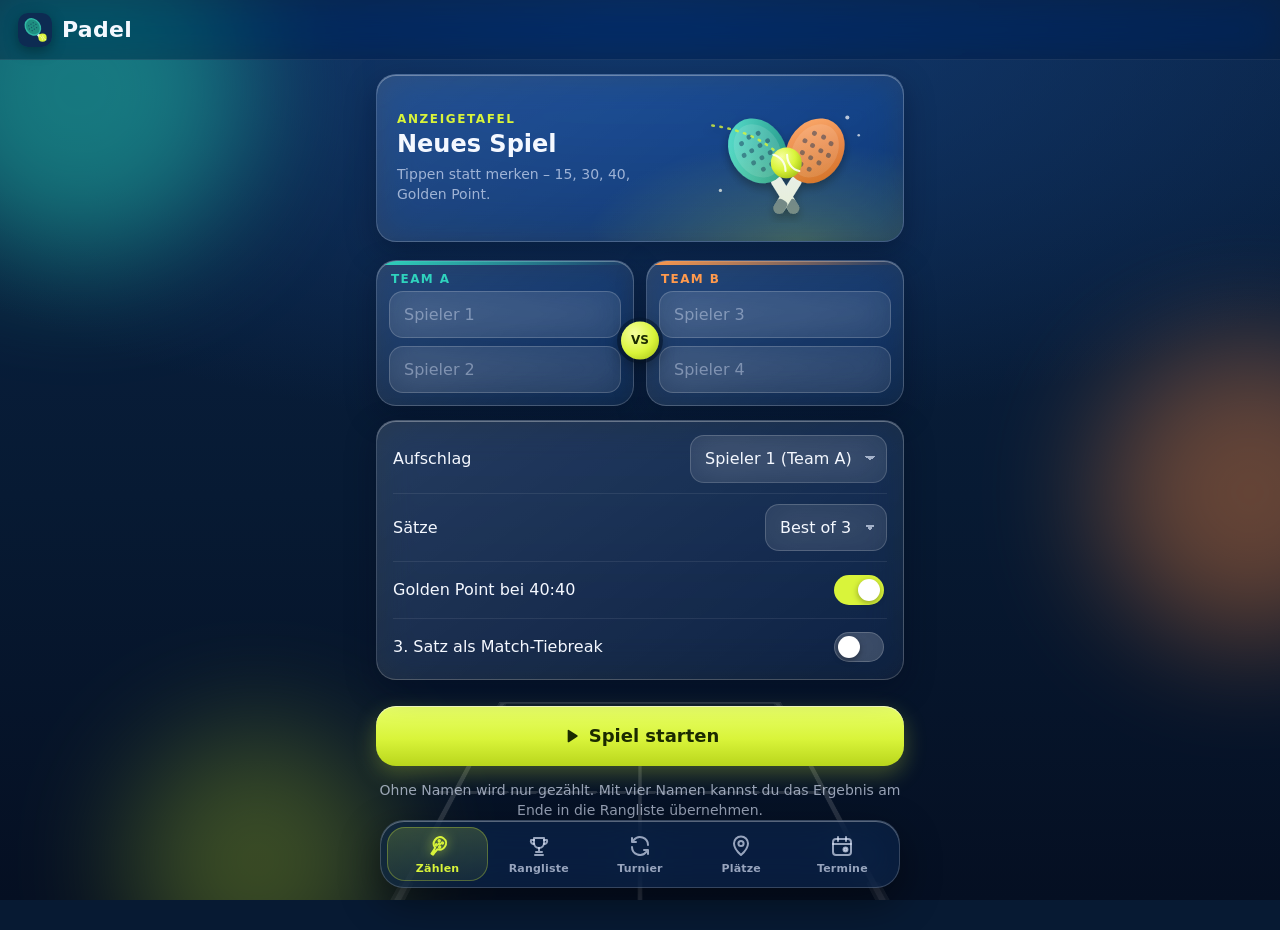
==== commit c730932c: "Padel: Court-Suche in der Nähe (Google Places oder OpenStreetMap) Neuer Bereich „Plätze“: - Suche pe" ====
--- a/padel/index.html
+++ b/padel/index.html
@@ -45,6 +45,13 @@
       <symbol id="i-upload" viewBox="0 0 24 24" fill="none" stroke="currentColor" stroke-width="2" stroke-linecap="round" stroke-linejoin="round"><path d="M12 15V3M7 8l5-5 5 5M5 21h14"/></symbol>
       <symbol id="i-play" viewBox="0 0 24 24" fill="currentColor"><path d="M8 5.5v13a1 1 0 0 0 1.5.9l10-6.5a1 1 0 0 0 0-1.7l-10-6.5A1 1 0 0 0 8 5.5z"/></symbol>
       <symbol id="i-link" viewBox="0 0 24 24" fill="none" stroke="currentColor" stroke-width="2" stroke-linecap="round" stroke-linejoin="round"><path d="M10 14a4 4 0 0 0 5.7 0l3-3a4 4 0 0 0-5.7-5.7l-1 1M14 10a4 4 0 0 0-5.7 0l-3 3a4 4 0 0 0 5.7 5.7l1-1"/></symbol>
+      <symbol id="i-pin" viewBox="0 0 24 24" fill="none" stroke="currentColor" stroke-width="2" stroke-linecap="round" stroke-linejoin="round"><path d="M12 21s-7-6.2-7-11.5A7 7 0 0 1 19 9.5C19 14.8 12 21 12 21z"/><circle cx="12" cy="9.5" r="2.6"/></symbol>
+      <symbol id="i-locate" viewBox="0 0 24 24" fill="none" stroke="currentColor" stroke-width="2" stroke-linecap="round"><circle cx="12" cy="12" r="7"/><circle cx="12" cy="12" r="2.5" fill="currentColor"/><path d="M12 2v3M12 19v3M2 12h3M19 12h3"/></symbol>
+      <symbol id="i-route" viewBox="0 0 24 24" fill="none" stroke="currentColor" stroke-width="2" stroke-linecap="round" stroke-linejoin="round"><path d="M3 11l18-8-8 18-2-8z"/></symbol>
+      <symbol id="i-globe" viewBox="0 0 24 24" fill="none" stroke="currentColor" stroke-width="2" stroke-linecap="round" stroke-linejoin="round"><circle cx="12" cy="12" r="9"/><path d="M3 12h18M12 3a14 14 0 0 1 0 18M12 3a14 14 0 0 0 0 18"/></symbol>
+      <symbol id="i-phone" viewBox="0 0 24 24" fill="none" stroke="currentColor" stroke-width="2" stroke-linecap="round" stroke-linejoin="round"><path d="M5 4h4l2 5-2.5 1.5a11 11 0 0 0 5 5L15 13l5 2v4a2 2 0 0 1-2 2A16 16 0 0 1 3 6a2 2 0 0 1 2-2"/></symbol>
+      <symbol id="i-star" viewBox="0 0 24 24" fill="currentColor"><path d="M12 2.8l2.8 5.8 6.3.9-4.6 4.4 1.1 6.3L12 17.2l-5.6 3 1.1-6.3L2.9 9.5l6.3-.9z"/></symbol>
+      <symbol id="i-search" viewBox="0 0 24 24" fill="none" stroke="currentColor" stroke-width="2.2" stroke-linecap="round"><circle cx="11" cy="11" r="7"/><path d="M20 20l-4-4"/></symbol>
     </defs>
   </svg>
 
@@ -216,6 +223,46 @@
       </div>
     </section>
 
+    <!-- 📍 Plätze -->
+    <section id="tab-courts" class="tab hidden">
+      <div class="hero glass">
+        <div>
+          <p class="eyebrow">Court-Suche</p>
+          <h2>Plätze in der Nähe</h2>
+          <p class="hint">Padel-Anlagen finden, Route starten, Termin anlegen.</p>
+        </div>
+        <img src="img/hero-courts.svg" alt="">
+      </div>
+      <div class="glass pad search-box">
+        <button id="btn-locate" class="primary wide"><svg class="ico"><use href="#i-locate"/></svg>Meinen Standort verwenden</button>
+        <div class="or"><span>oder</span></div>
+        <form id="form-place" class="inline">
+          <input id="place-input" placeholder="Ort, PLZ oder Adresse" autocomplete="off" enterkeyhint="search">
+          <button class="primary" aria-label="Suchen"><svg class="ico"><use href="#i-search"/></svg></button>
+        </form>
+      </div>
+      <div class="glass options">
+        <label class="row">Umkreis
+          <select id="court-radius">
+            <option value="5">5 km</option><option value="10" selected>10 km</option><option value="25">25 km</option><option value="50">50 km</option>
+          </select>
+        </label>
+        <label class="row">Sortieren
+          <select id="court-sort">
+            <option value="distance">Entfernung</option>
+            <option value="rating" data-google>Bewertung</option>
+            <option value="courts" data-osm>Anzahl Courts</option>
+          </select>
+        </label>
+        <label class="row check" id="row-open">Nur jetzt geöffnet<input type="checkbox" class="switch" id="court-open"></label>
+      </div>
+      <p id="courts-status" class="hint center"></p>
+      <div id="courts-map" class="map glass hidden"></div>
+      <ul id="courts-list" class="cards"></ul>
+      <p id="courts-source" class="hint attribution"></p>
+      <a id="btn-gmaps" class="chip hidden" target="_blank" rel="noopener"><svg class="ico"><use href="#i-pin"/></svg>Weitere in Google Maps</a>
+    </section>
+
     <!-- 📅 Termine -->
     <section id="tab-events" class="tab hidden">
       <div class="hero glass">
@@ -243,6 +290,7 @@
     <button data-tab="score" class="on"><svg class="ico"><use href="#i-racket"/></svg>Zählen</button>
     <button data-tab="rank"><svg class="ico"><use href="#i-trophy"/></svg>Rangliste</button>
     <button data-tab="tour"><svg class="ico"><use href="#i-rotate"/></svg>Turnier</button>
+    <button data-tab="courts"><svg class="ico"><use href="#i-pin"/></svg>Plätze</button>
     <button data-tab="events"><svg class="ico"><use href="#i-calendar"/></svg>Termine</button>
   </nav>
 
@@ -257,7 +305,9 @@
 
   <div id="toast"></div>
 
+  <script src="config.js"></script>
   <script src="logic.js"></script>
+  <script src="courts.js"></script>
   <script src="app.js"></script>
 </body>
 </html>
--- a/padel/style.css
+++ b/padel/style.css
@@ -123,7 +123,7 @@
   left: 50%; transform: translateX(-50%);
   bottom: calc(var(--safe-b) + 12px);
   width: min(calc(100% - 24px), 520px); height: var(--nav-h);
-  display: grid; grid-template-columns: repeat(4, 1fr); padding: 6px;
+  display: grid; grid-template-columns: repeat(5, 1fr); padding: 6px;
   background: rgba(16, 40, 78, .55);
   border: 1px solid var(--glass-line);
   border-radius: 24px;
@@ -449,3 +449,46 @@
   .glass, .cards li, dialog, nav#tabs { background-color: rgba(16, 40, 78, .92); }
 }
 input[list]::-webkit-calendar-picker-indicator { display: none !important; }
+
+/* ---------- Court-Suche ---------- */
+.primary.wide { width: 100%; margin-top: 0; padding: 14px; }
+.or { display: flex; align-items: center; gap: 10px; color: var(--muted); font-size: 12px; text-transform: uppercase; letter-spacing: 1.4px; margin: 12px 0; }
+.or::before, .or::after { content: ""; flex: 1; height: 1px; background: rgba(255, 255, 255, .14); }
+.search-box form.inline { margin: 0; }
+.map { height: 280px; overflow: hidden; padding: 0; margin: 0 0 14px; position: relative; z-index: 0; }
+.map iframe { width: 100%; height: 100%; border: 0; display: block; }
+.map .leaflet-container { background: #0b2347; font: inherit; }
+.leaflet-control-attribution { font-size: 10px; background: rgba(7, 26, 51, .7) !important; color: var(--muted); }
+.leaflet-control-attribution a { color: var(--text); }
+.leaflet-popup-content-wrapper, .leaflet-popup-tip { background: rgba(16, 40, 78, .95); color: var(--text); }
+.leaflet-popup-content { margin: 10px 14px; font-weight: 600; }
+.court-pin {
+  width: 30px; height: 30px; border-radius: 50% 50% 50% 0; transform: rotate(-45deg);
+  background: linear-gradient(135deg, #ffb072, #e2641c); border: 2px solid #fff;
+  box-shadow: 0 4px 12px rgba(0, 0, 0, .45); display: grid; place-items: center;
+}
+.court-pin::after { content: ""; width: 12px; height: 12px; border-radius: 50%; background: radial-gradient(circle at 35% 30%, #f6ff9e, var(--ball) 55%, #9fbb12); }
+.court-pin.sel { background: linear-gradient(135deg, #e8ff6a, #b9d61c); }
+.me-dot { width: 18px; height: 18px; border-radius: 50%; background: #3b9bff; border: 3px solid #fff; box-shadow: 0 0 0 6px rgba(59, 155, 255, .3); }
+
+.court-card { flex-direction: column; align-items: stretch !important; gap: 8px !important; cursor: pointer; transition: box-shadow .2s, transform .1s; }
+.court-card.sel { box-shadow: 0 0 0 2px var(--ball), 0 8px 26px rgba(217, 244, 58, .2); }
+.court-card .top { display: flex; gap: 12px; align-items: flex-start; }
+.court-card .name { font-weight: 800; font-size: 16px; }
+.dist {
+  margin-left: auto; flex: none; font-weight: 800; font-size: 13px; color: var(--ball);
+  background: rgba(217, 244, 58, .12); border: 1px solid rgba(217, 244, 58, .35); padding: 4px 10px; border-radius: 999px;
+}
+.tags { display: flex; flex-wrap: wrap; gap: 6px; }
+.tag { font-size: 12px; font-weight: 700; padding: 3px 9px; border-radius: 999px; background: rgba(255, 255, 255, .1); border: 1px solid var(--glass-line); display: inline-flex; align-items: center; gap: 4px; }
+.tag .ico { width: 13px; height: 13px; vertical-align: 0; }
+.tag.star { color: #ffcf3f; }
+.tag.open { color: var(--ok); border-color: rgba(126, 240, 160, .5); }
+.tag.closed { color: var(--danger); border-color: rgba(255, 123, 123, .4); }
+.court-card .btnrow { margin: 2px 0 0; }
+.court-card .btnrow a { text-decoration: none; }
+.attribution { font-size: 12px; text-align: center; }
+.attribution a { color: var(--text); }
+#btn-gmaps { margin: 4px auto 0; display: flex; width: max-content; text-decoration: none; }
+.spinner { width: 22px; height: 22px; border-radius: 50%; border: 3px solid rgba(255, 255, 255, .2); border-top-color: var(--ball); animation: spin .8s linear infinite; display: inline-block; vertical-align: middle; margin-right: 8px; }
+@keyframes spin { to { transform: rotate(360deg); } }
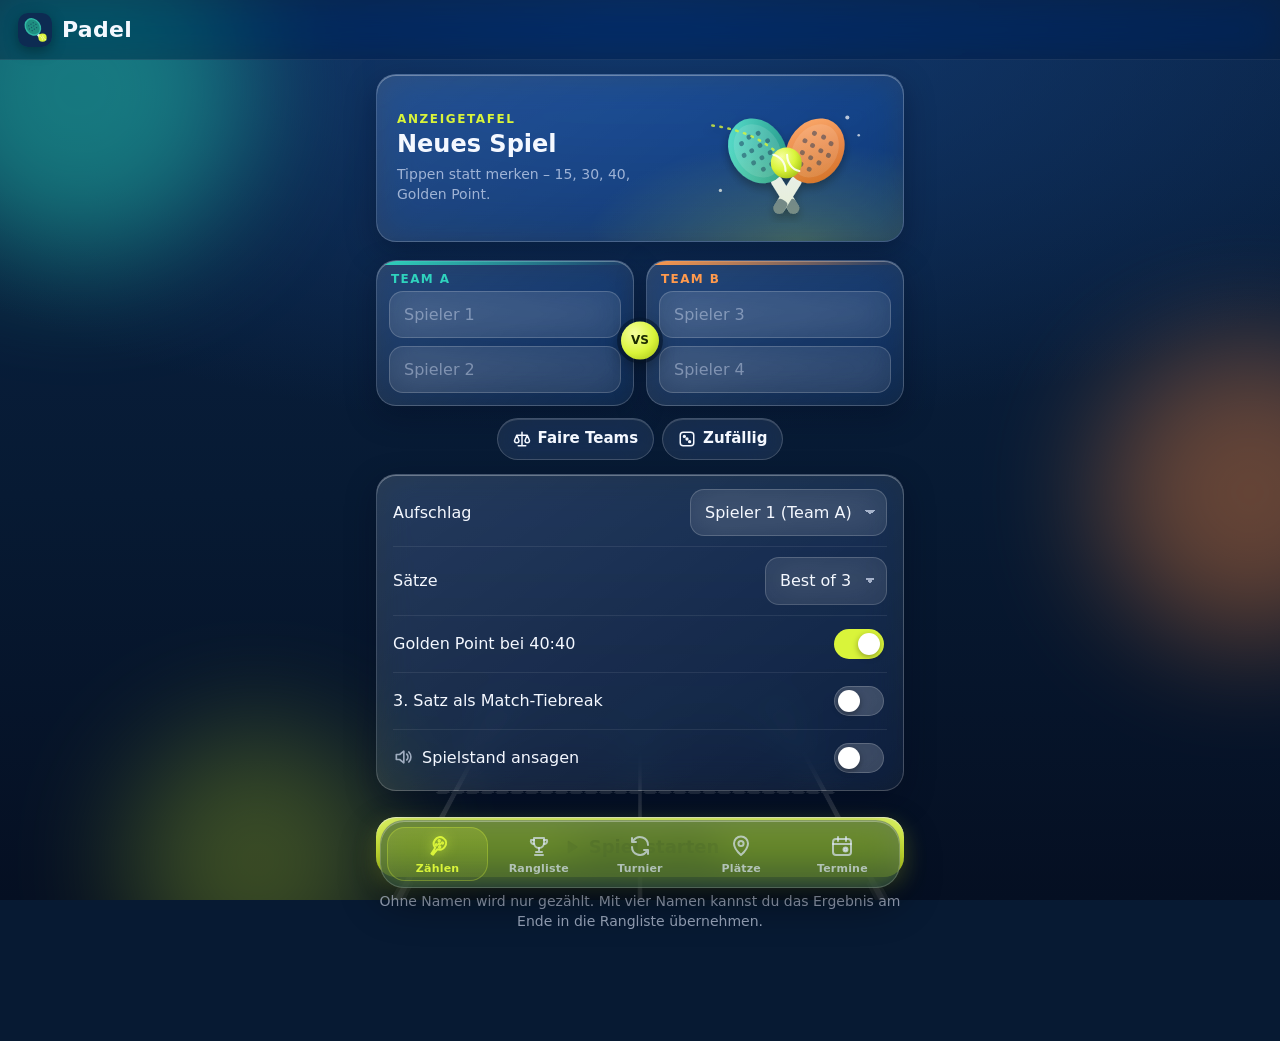
==== commit d1db89f5: "Padel: Spielerprofil, faire Teams, Sprachansage, Spieldauer, Teilen - Spielerprofil aus der Ranglist" ====
--- a/padel/index.html
+++ b/padel/index.html
@@ -52,6 +52,10 @@
       <symbol id="i-phone" viewBox="0 0 24 24" fill="none" stroke="currentColor" stroke-width="2" stroke-linecap="round" stroke-linejoin="round"><path d="M5 4h4l2 5-2.5 1.5a11 11 0 0 0 5 5L15 13l5 2v4a2 2 0 0 1-2 2A16 16 0 0 1 3 6a2 2 0 0 1 2-2"/></symbol>
       <symbol id="i-star" viewBox="0 0 24 24" fill="currentColor"><path d="M12 2.8l2.8 5.8 6.3.9-4.6 4.4 1.1 6.3L12 17.2l-5.6 3 1.1-6.3L2.9 9.5l6.3-.9z"/></symbol>
       <symbol id="i-search" viewBox="0 0 24 24" fill="none" stroke="currentColor" stroke-width="2.2" stroke-linecap="round"><circle cx="11" cy="11" r="7"/><path d="M20 20l-4-4"/></symbol>
+      <symbol id="i-scale" viewBox="0 0 24 24" fill="none" stroke="currentColor" stroke-width="2" stroke-linecap="round" stroke-linejoin="round"><path d="M12 3v18M7 21h10M5 7h14M5 7l-3 7a3 3 0 0 0 6 0zM19 7l-3 7a3 3 0 0 0 6 0z"/></symbol>
+      <symbol id="i-dice" viewBox="0 0 24 24" fill="none" stroke="currentColor" stroke-width="2" stroke-linecap="round" stroke-linejoin="round"><rect x="3" y="3" width="18" height="18" rx="4"/><circle cx="8.5" cy="8.5" r="1.2" fill="currentColor"/><circle cx="15.5" cy="15.5" r="1.2" fill="currentColor"/><circle cx="12" cy="12" r="1.2" fill="currentColor"/></symbol>
+      <symbol id="i-sound" viewBox="0 0 24 24" fill="none" stroke="currentColor" stroke-width="2" stroke-linecap="round" stroke-linejoin="round"><path d="M4 9h4l5-4v14l-5-4H4z"/><path d="M16.5 8.5a5 5 0 0 1 0 7M19 6a8.5 8.5 0 0 1 0 12"/></symbol>
+      <symbol id="i-clock" viewBox="0 0 24 24" fill="none" stroke="currentColor" stroke-width="2" stroke-linecap="round"><circle cx="12" cy="12" r="9"/><path d="M12 7v5l3 2"/></symbol>
     </defs>
   </svg>
 
@@ -90,6 +94,10 @@
             <input id="n-b1" list="player-list" placeholder="Spieler 3" autocomplete="off">
             <input id="n-b2" list="player-list" placeholder="Spieler 4" autocomplete="off">
           </fieldset>
+        </div>
+        <div class="btnrow team-tools">
+          <button id="btn-fair" class="chip"><svg class="ico"><use href="#i-scale"/></svg>Faire Teams</button>
+          <button id="btn-random" class="chip"><svg class="ico"><use href="#i-dice"/></svg>Zufällig</button>
         </div>
         <div class="glass options">
           <label class="row">Aufschlag
@@ -108,6 +116,7 @@
           </label>
           <label class="row check">Golden Point bei 40:40<input type="checkbox" class="switch" id="opt-golden" checked></label>
           <label class="row check">3. Satz als Match-Tiebreak<input type="checkbox" class="switch" id="opt-supertb"></label>
+          <label class="row check"><span><svg class="ico"><use href="#i-sound"/></svg> Spielstand ansagen</span><input type="checkbox" class="switch" id="opt-speech"></label>
         </div>
         <button id="btn-start" class="primary big"><svg class="ico"><use href="#i-play"/></svg>Spiel starten</button>
         <p class="hint center">Ohne Namen wird nur gezählt. Mit vier Namen kannst du das Ergebnis am Ende in die Rangliste übernehmen.</p>
@@ -116,6 +125,7 @@
       <div id="score-live" class="hidden">
         <div class="sb-head">
           <div id="sb-status"></div>
+          <div id="sb-time"><svg class="ico"><use href="#i-clock"/></svg><span></span></div>
           <div id="sb-sets"></div>
         </div>
         <button class="sb-team team-a" data-team="0">
@@ -130,6 +140,7 @@
         </button>
         <div class="sb-actions">
           <button id="btn-undo" class="chip"><svg class="ico"><use href="#i-undo"/></svg>Rückgängig</button>
+          <button id="btn-speech" class="chip icon" aria-label="Ansage an/aus"><svg class="ico"><use href="#i-sound"/></svg></button>
           <button id="btn-end" class="chip"><svg class="ico"><use href="#i-close"/></svg>Beenden</button>
         </div>
       </div>
--- a/padel/style.css
+++ b/padel/style.css
@@ -492,3 +492,50 @@
 #btn-gmaps { margin: 4px auto 0; display: flex; width: max-content; text-decoration: none; }
 .spinner { width: 22px; height: 22px; border-radius: 50%; border: 3px solid rgba(255, 255, 255, .2); border-top-color: var(--ball); animation: spin .8s linear infinite; display: inline-block; vertical-align: middle; margin-right: 8px; }
 @keyframes spin { to { transform: rotate(360deg); } }
+
+/* ---------- Zusatzfunktionen ---------- */
+.team-tools { justify-content: center; margin: 12px 0 0; }
+.options .row .ico { vertical-align: -4px; margin-right: 4px; color: var(--muted); }
+#sb-time { display: inline-flex; align-items: center; gap: 5px; font-weight: 700; font-variant-numeric: tabular-nums; color: var(--muted); font-size: 14px; }
+#sb-time .ico { width: 16px; height: 16px; }
+.sb-actions { align-items: center; }
+#btn-speech.off { opacity: .45; }
+#btn-speech.off .ico { filter: grayscale(1); }
+.tappable { cursor: pointer; }
+.tappable:active { transform: scale(.99); }
+
+/* Spielerprofil */
+.profile-head { display: flex; align-items: center; gap: 12px; margin-bottom: 8px; }
+.profile-head h3 { margin: 0; }
+.profile-head .elo { margin-left: auto; }
+.avatar.big { width: 52px; height: 52px; font-size: 20px; }
+#elo-chart { width: 100%; height: auto; display: block; margin: 6px 0 2px; touch-action: none; overflow: visible; }
+#elo-chart .grid { stroke: rgba(255, 255, 255, .22); stroke-width: 1; stroke-dasharray: 3 4; }
+#elo-chart .axis { fill: var(--muted); font-size: 10px; font-weight: 600; }
+#elo-chart .line { fill: none; stroke: var(--ball); stroke-width: 2; stroke-linejoin: round; stroke-linecap: round; }
+#elo-chart .end { fill: var(--ball); stroke: #0f2a50; stroke-width: 2; }
+#elo-chart .val { fill: var(--text); font-size: 12px; font-weight: 800; }
+#elo-chart .cross { stroke: rgba(255, 255, 255, .5); stroke-width: 1; }
+#elo-chart .dot { fill: var(--ball); stroke: #0f2a50; stroke-width: 2; }
+#elo-chart .hover.hidden { display: none; }
+.chart-wrap { position: relative; }
+.chart-tip {
+  position: relative; width: 120px; margin-top: -2px; font-size: 12px; text-align: center;
+  background: rgba(255, 255, 255, .92); color: #0d2240; border-radius: 10px; padding: 4px 8px;
+}
+.chart-tip .up { color: #13843d; font-weight: 800; }
+.chart-tip .down { color: #c02a2a; font-weight: 800; }
+.stat-grid { display: grid; grid-template-columns: repeat(4, 1fr); gap: 8px; margin: 12px 0; }
+.stat-grid div { background: rgba(255, 255, 255, .08); border: 1px solid var(--glass-line); border-radius: 14px; padding: 8px 4px; text-align: center; }
+.stat-grid b { display: block; font-size: 20px; font-weight: 900; }
+.stat-grid span { font-size: 11px; color: var(--muted); font-weight: 600; }
+.duos { display: grid; grid-template-columns: 1fr 1fr; gap: 8px; }
+.duo { border-radius: 14px; padding: 8px 10px; background: rgba(255, 255, 255, .06); border: 1px solid var(--glass-line); }
+.duo.good { border-color: rgba(126, 240, 160, .45); }
+.duo.bad { border-color: rgba(255, 123, 123, .4); }
+.duo-row { display: flex; align-items: center; gap: 8px; margin-top: 4px; }
+.duo .avatar { width: 30px; height: 30px; font-size: 12px; }
+h4.mini { margin: 14px 0 6px; font-size: 12px; text-transform: uppercase; letter-spacing: 1.2px; color: var(--muted); }
+.mini-list { list-style: none; margin: 0; padding: 0; }
+.mini-list li { display: flex; justify-content: space-between; gap: 8px; padding: 6px 2px; border-top: 1px solid rgba(255, 255, 255, .08); font-size: 14px; }
+dialog { max-height: 88dvh; overflow-y: auto; }
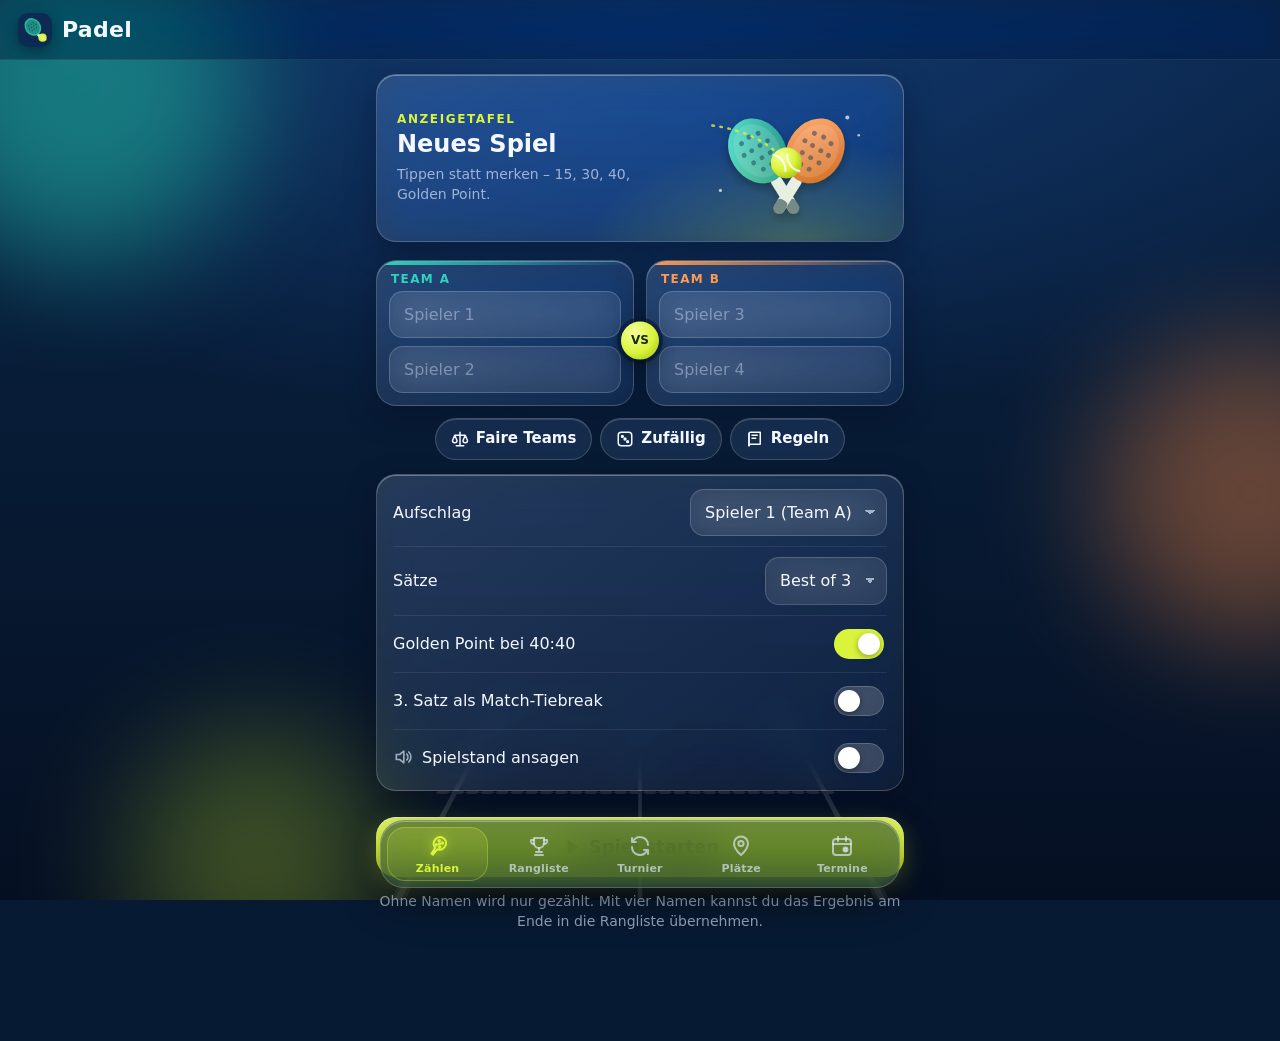
==== commit abab7b97: "Padel: Platzmiete teilen, wöchentliche Termine, Zeitraum, Schnellauswahl, Regeln - Termine: Platzmie" ====
--- a/padel/index.html
+++ b/padel/index.html
@@ -56,6 +56,8 @@
       <symbol id="i-dice" viewBox="0 0 24 24" fill="none" stroke="currentColor" stroke-width="2" stroke-linecap="round" stroke-linejoin="round"><rect x="3" y="3" width="18" height="18" rx="4"/><circle cx="8.5" cy="8.5" r="1.2" fill="currentColor"/><circle cx="15.5" cy="15.5" r="1.2" fill="currentColor"/><circle cx="12" cy="12" r="1.2" fill="currentColor"/></symbol>
       <symbol id="i-sound" viewBox="0 0 24 24" fill="none" stroke="currentColor" stroke-width="2" stroke-linecap="round" stroke-linejoin="round"><path d="M4 9h4l5-4v14l-5-4H4z"/><path d="M16.5 8.5a5 5 0 0 1 0 7M19 6a8.5 8.5 0 0 1 0 12"/></symbol>
       <symbol id="i-clock" viewBox="0 0 24 24" fill="none" stroke="currentColor" stroke-width="2" stroke-linecap="round"><circle cx="12" cy="12" r="9"/><path d="M12 7v5l3 2"/></symbol>
+      <symbol id="i-euro" viewBox="0 0 24 24" fill="none" stroke="currentColor" stroke-width="2" stroke-linecap="round"><path d="M18 6.5A7 7 0 1 0 18 17.5M4 10h10M4 14h10"/></symbol>
+      <symbol id="i-book" viewBox="0 0 24 24" fill="none" stroke="currentColor" stroke-width="2" stroke-linecap="round" stroke-linejoin="round"><path d="M4 5a2 2 0 0 1 2-2h13v16H6a2 2 0 0 0-2 2z"/><path d="M4 21V5M8 7h7M8 11h5"/></symbol>
     </defs>
   </svg>
 
@@ -98,7 +100,9 @@
         <div class="btnrow team-tools">
           <button id="btn-fair" class="chip"><svg class="ico"><use href="#i-scale"/></svg>Faire Teams</button>
           <button id="btn-random" class="chip"><svg class="ico"><use href="#i-dice"/></svg>Zufällig</button>
-        </div>
+          <button id="btn-rules" class="chip"><svg class="ico"><use href="#i-book"/></svg>Regeln</button>
+        </div>
+        <div id="quick-players" class="chips quick"></div>
         <div class="glass options">
           <label class="row">Aufschlag
             <select id="opt-server">
@@ -156,6 +160,11 @@
         </div>
         <img src="img/hero-rank.svg" alt="">
       </div>
+      <div class="seg seg3 glass" id="rank-period">
+        <button data-p="all" class="on">Gesamt</button>
+        <button data-p="30">30 Tage</button>
+        <button data-p="year">Dieses Jahr</button>
+      </div>
       <ol id="rank-list" class="cards"></ol>
       <button id="btn-add-result" class="primary"><svg class="ico"><use href="#i-plus"/></svg>Ergebnis eintragen</button>
 
--- a/padel/style.css
+++ b/padel/style.css
@@ -539,3 +539,18 @@
 .mini-list { list-style: none; margin: 0; padding: 0; }
 .mini-list li { display: flex; justify-content: space-between; gap: 8px; padding: 6px 2px; border-top: 1px solid rgba(255, 255, 255, .08); font-size: 14px; }
 dialog { max-height: 88dvh; overflow-y: auto; }
+
+/* Kosten, Zeitraum, Schnellauswahl, Regeln */
+.cost-line { margin-top: 2px; }
+.cost-line b.ok { color: var(--ok); }
+.pay-list li { padding: 0; }
+.pay-list label.row { width: 100%; padding: 8px 0; }
+.result-big small { font-size: 13px; font-weight: 600; letter-spacing: 0; }
+.seg3 { grid-template-columns: repeat(3, 1fr); margin: 0 0 14px; }
+.seg3 button { padding: 9px 6px; font-size: 14px; }
+.chips.quick { justify-content: center; margin-top: 10px; }
+.chips.quick .chip { padding: 6px 12px; font-size: 14px; border-style: dashed; color: var(--muted); }
+.event .tag { margin-top: 4px; }
+ul.rules { margin: 0 0 4px; padding-left: 18px; }
+ul.rules li { margin: 5px 0; font-size: 14px; line-height: 1.4; }
+ul.rules li::marker { color: var(--ball); }
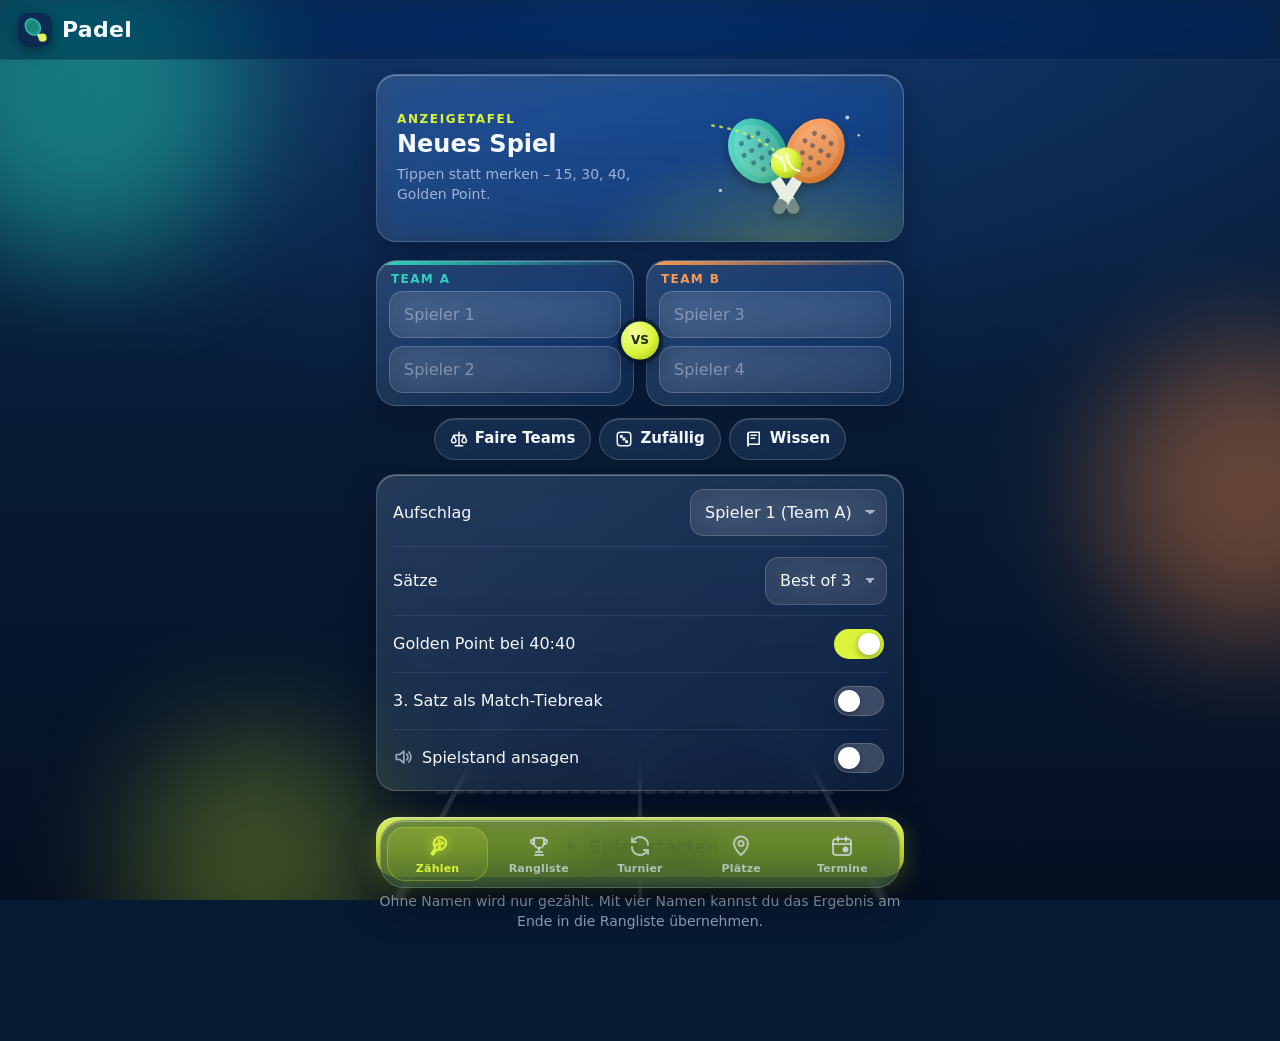
==== commit a047bfce: "Padel: Matchstatistik, Abzeichen, Schlag-Lexikon, Siegesfeier - Matchstatistik aus dem Punkteverlauf" ====
--- a/padel/index.html
+++ b/padel/index.html
@@ -58,6 +58,19 @@
       <symbol id="i-clock" viewBox="0 0 24 24" fill="none" stroke="currentColor" stroke-width="2" stroke-linecap="round"><circle cx="12" cy="12" r="9"/><path d="M12 7v5l3 2"/></symbol>
       <symbol id="i-euro" viewBox="0 0 24 24" fill="none" stroke="currentColor" stroke-width="2" stroke-linecap="round"><path d="M18 6.5A7 7 0 1 0 18 17.5M4 10h10M4 14h10"/></symbol>
       <symbol id="i-book" viewBox="0 0 24 24" fill="none" stroke="currentColor" stroke-width="2" stroke-linecap="round" stroke-linejoin="round"><path d="M4 5a2 2 0 0 1 2-2h13v16H6a2 2 0 0 0-2 2z"/><path d="M4 21V5M8 7h7M8 11h5"/></symbol>
+      <symbol id="i-flame" viewBox="0 0 24 24" fill="none" stroke="currentColor" stroke-width="2" stroke-linecap="round" stroke-linejoin="round"><path d="M12 22c4 0 7-2.8 7-7 0-3.5-2.5-6-4-8-.5 2.5-2 3.5-3 4 0-3-1.5-6-4-8 .3 3-3 6.2-3 11 0 4.6 3 8 7 8z"/><path d="M12 22c-1.7 0-3-1.3-3-3.2 0-2 1.5-3 2.2-4.3.6 1.2 1.6 1.7 2.3 1.4.4 1 1.5 1.9 1.5 2.9 0 1.9-1.3 3.2-3 3.2z"/></symbol>
+      <symbol id="i-bagel" viewBox="0 0 24 24" fill="none" stroke="currentColor" stroke-width="2.2" stroke-linecap="round"><circle cx="12" cy="12" r="8.5"/><circle cx="12" cy="12" r="3"/><path d="M7 7.5l1 1M16 7.5l-1 1M6 14l1.3-.3M18 14l-1.3-.3M12 4.5v1.3"/></symbol>
+      <symbol id="i-comeback" viewBox="0 0 24 24" fill="none" stroke="currentColor" stroke-width="2.2" stroke-linecap="round" stroke-linejoin="round"><path d="M3 6l5 7 4-4 9 9"/><path d="M15 18h6v-6"/></symbol>
+      <symbol id="i-giant" viewBox="0 0 24 24" fill="none" stroke="currentColor" stroke-width="2" stroke-linecap="round" stroke-linejoin="round"><circle cx="16" cy="5" r="2.5"/><path d="M16 8v8M12 21l4-5 4 5M12 11h8"/><circle cx="6" cy="12" r="2"/><path d="M6 14v4M3.5 21L6 18l2.5 3M3.5 16h5M9 9l3-3"/></symbol>
+      <symbol id="i-users" viewBox="0 0 24 24" fill="none" stroke="currentColor" stroke-width="2" stroke-linecap="round" stroke-linejoin="round"><circle cx="9" cy="8" r="3.5"/><path d="M2.5 20a6.5 6.5 0 0 1 13 0"/><circle cx="17" cy="9" r="2.6"/><path d="M16.5 14.2A5 5 0 0 1 22 19"/></symbol>
+      <symbol id="i-lock" viewBox="0 0 24 24" fill="none" stroke="currentColor" stroke-width="2" stroke-linecap="round" stroke-linejoin="round"><rect x="5" y="11" width="14" height="10" rx="2"/><path d="M8 11V8a4 4 0 0 1 8 0v3"/></symbol>
+      <symbol id="i-medal" viewBox="0 0 24 24" fill="none" stroke="currentColor" stroke-width="2" stroke-linecap="round" stroke-linejoin="round"><path d="M8 2l4 7 4-7"/><circle cx="12" cy="15" r="6"/><path d="M12 12.5l.9 1.8 2 .3-1.4 1.4.3 2-1.8-.9-1.8.9.3-2-1.4-1.4 2-.3z" fill="currentColor"/></symbol>
+      <symbol id="i-stats" viewBox="0 0 24 24" fill="none" stroke="currentColor" stroke-width="2" stroke-linecap="round"><path d="M4 20V10M10 20V4M16 20v-7M22 20H2"/></symbol>
+      <linearGradient id="grad-t1" x1="0" y1="0" x2="1" y2="1"><stop offset="0" stop-color="#5ee6d3"/><stop offset="1" stop-color="#1f7f8f"/></linearGradient>
+      <linearGradient id="grad-t2" x1="0" y1="0" x2="1" y2="1"><stop offset="0" stop-color="#cfe0ff"/><stop offset=".5" stop-color="#7f9cc9"/><stop offset="1" stop-color="#3d5a8a"/></linearGradient>
+      <linearGradient id="grad-t3" x1="0" y1="0" x2="1" y2="1"><stop offset="0" stop-color="#fff2a8"/><stop offset=".45" stop-color="#ffcf3f"/><stop offset="1" stop-color="#c47c00"/></linearGradient>
+      <linearGradient id="grad-lock" x1="0" y1="0" x2="1" y2="1"><stop offset="0" stop-color="#4a5d7a"/><stop offset="1" stop-color="#26354d"/></linearGradient>
+      <marker id="arrow-ball" viewBox="0 0 10 10" refX="7" refY="5" markerWidth="6" markerHeight="6" orient="auto-start-reverse"><path d="M0 0l10 5-10 5z" fill="#d9f43a"/></marker>
     </defs>
   </svg>
 
@@ -100,7 +113,7 @@
         <div class="btnrow team-tools">
           <button id="btn-fair" class="chip"><svg class="ico"><use href="#i-scale"/></svg>Faire Teams</button>
           <button id="btn-random" class="chip"><svg class="ico"><use href="#i-dice"/></svg>Zufällig</button>
-          <button id="btn-rules" class="chip"><svg class="ico"><use href="#i-book"/></svg>Regeln</button>
+          <button id="btn-rules" class="chip"><svg class="ico"><use href="#i-book"/></svg>Wissen</button>
         </div>
         <div id="quick-players" class="chips quick"></div>
         <div class="glass options">
@@ -328,6 +341,7 @@
   <script src="config.js"></script>
   <script src="logic.js"></script>
   <script src="courts.js"></script>
+  <script src="graphics.js"></script>
   <script src="app.js"></script>
 </body>
 </html>
--- a/padel/style.css
+++ b/padel/style.css
@@ -554,3 +554,84 @@
 ul.rules { margin: 0 0 4px; padding-left: 18px; }
 ul.rules li { margin: 5px 0; font-size: 14px; line-height: 1.4; }
 ul.rules li::marker { color: var(--ball); }
+
+/* ---------- Diagramm-Farben (geprüft: CVD-sicher auf dunklem Grund) ---------- */
+:root { --viz-a: #1fa894; --viz-b: #e06a20; --viz-ink: #f4f8ff; --viz-muted: rgba(226, 236, 255, .66); }
+
+/* Matchstatistik */
+.match-stats { margin-top: 6px; }
+.cmp-head { display: flex; justify-content: space-between; font-size: 12px; font-weight: 800; margin-bottom: 4px; }
+.cmp-head .ta::before, .cmp-head .tb::after { content: ""; display: inline-block; width: 9px; height: 9px; border-radius: 3px; margin: 0 6px; vertical-align: 0; }
+.cmp-head .ta::before { background: var(--viz-a); margin-left: 0; }
+.cmp-head .tb::after { background: var(--viz-b); margin-right: 0; }
+.cmp { display: grid; grid-template-columns: 52px 1fr 52px; align-items: center; row-gap: 3px; padding: 5px 0; }
+.cmp > span { text-align: center; font-size: 13px; color: var(--viz-muted); font-weight: 600; }
+.cmp > b { font-size: 15px; font-variant-numeric: tabular-nums; }
+.cmp > b:last-of-type { text-align: right; }
+.cmp-bar { grid-column: 1 / 4; display: flex; gap: 2px; height: 6px; }
+.cmp-bar i { display: block; height: 100%; border-radius: 4px; min-width: 2px; }
+.cmp-bar .a { background: var(--viz-a); }
+.cmp-bar .b { background: var(--viz-b); }
+.chart { width: 100%; height: auto; display: block; touch-action: none; overflow: visible; }
+#momentum-chart .area-a { fill: var(--viz-a); opacity: .35; }
+#momentum-chart .area-b { fill: var(--viz-b); opacity: .35; }
+#momentum-chart .line { fill: none; stroke: var(--viz-ink); stroke-width: 2; stroke-linejoin: round; }
+#momentum-chart .zero { stroke: rgba(255, 255, 255, .35); stroke-width: 1; }
+#momentum-chart .set-end { stroke: rgba(255, 255, 255, .25); stroke-dasharray: 3 3; }
+#momentum-chart .axis, #momentum-chart .lbl-a, #momentum-chart .lbl-b { font-size: 10px; font-weight: 700; fill: var(--viz-muted); }
+#momentum-chart .lbl-a, #momentum-chart .lbl-b { fill: var(--viz-ink); }
+#momentum-chart .cross { stroke: rgba(255, 255, 255, .5); }
+#momentum-chart .dot { fill: var(--viz-ink); stroke: #0f2a50; stroke-width: 2; }
+#momentum-chart .hover.hidden { display: none; }
+
+/* Abzeichen */
+.badge { display: block; filter: drop-shadow(0 4px 10px rgba(0, 0, 0, .35)); }
+.badge .badge-ico { color: #fff; }
+.badge.t3 .badge-ico { color: #4a2c00; }
+.badge.t2 .badge-ico { color: #0d2240; }
+.badge.locked { filter: none; opacity: .55; }
+.badge.locked .badge-ico { color: rgba(255, 255, 255, .6); }
+.badge-grid { display: grid; grid-template-columns: repeat(4, 1fr); gap: 10px 6px; }
+.bg-item { display: flex; flex-direction: column; align-items: center; gap: 4px; text-align: center; }
+.bg-item span { font-size: 10.5px; font-weight: 700; line-height: 1.2; }
+.bg-item.off span { color: var(--muted); font-weight: 600; }
+.badge-unlock { display: grid; gap: 14px; justify-items: center; margin: 6px 0 4px; }
+.unlock { display: flex; flex-direction: column; align-items: center; gap: 3px; text-align: center; animation: badge-pop .6s cubic-bezier(.2, 1.5, .5, 1) both; }
+.unlock:nth-child(2) { animation-delay: .15s; } .unlock:nth-child(3) { animation-delay: .3s; }
+.unlock b { font-size: 18px; margin-top: 4px; }
+.unlock .who { color: var(--ball); font-weight: 700; font-size: 14px; }
+@keyframes badge-pop { from { opacity: 0; transform: scale(.3) rotate(-20deg); } }
+.badge-count { display: inline-flex; align-items: center; gap: 2px; margin-left: 8px; font-size: 12px; font-weight: 800; color: #ffcf3f; vertical-align: 1px; }
+.badge-count .ico { width: 14px; height: 14px; }
+
+/* Leere Zustände mit Illustration */
+.cards li.empty.illus { flex-direction: column; gap: 6px; padding: 16px; }
+.cards li.empty.illus img { width: 150px; opacity: .9; }
+
+/* Padel-Wissen: Schlag-Diagramme */
+.know-seg { margin: 0 0 12px; background: rgba(255, 255, 255, .08); }
+.stroke { background: rgba(255, 255, 255, .06); border: 1px solid var(--glass-line); border-radius: 16px; padding: 8px 10px 10px; margin-bottom: 10px; }
+.stroke-svg { width: 100%; height: auto; display: block; }
+.stroke-svg .air { fill: rgba(59, 123, 217, .12); }
+.stroke-svg .floor { stroke: #3b7bd9; stroke-width: 3; }
+.stroke-svg .glass { stroke: rgba(160, 220, 255, .75); stroke-width: 4; }
+.stroke-svg .fence { stroke: rgba(255, 255, 255, .45); stroke-width: 3; stroke-dasharray: 2 2; }
+.stroke-svg .net { stroke: #fff; stroke-width: 2.5; }
+.stroke-svg .net-top { fill: #fff; }
+.stroke-svg .fig, .stroke-svg .arm { fill: none; stroke: var(--a); stroke-width: 2.5; stroke-linecap: round; }
+.stroke-svg .fig circle { fill: var(--a); stroke: none; }
+.stroke-svg .racket { fill: var(--a); stroke: #fff; stroke-width: 1; }
+.stroke-svg .opp { fill: none; stroke: rgba(255, 154, 77, .6); stroke-width: 2; stroke-linecap: round; }
+.stroke-svg .opp circle { fill: rgba(255, 154, 77, .6); stroke: none; }
+.stroke-svg .out { fill: none; stroke: var(--ball); stroke-width: 2.5; stroke-linecap: round; }
+.stroke-svg .inc { fill: none; stroke: rgba(255, 255, 255, .55); stroke-width: 1.8; stroke-dasharray: 4 4; }
+.stroke-svg .ball { fill: var(--ball); stroke: #fff; stroke-width: 1; }
+.stroke-text p { margin: 4px 0 0; font-size: 14px; line-height: 1.4; }
+.stroke-text .tip { color: var(--ball); font-weight: 600; display: flex; gap: 6px; align-items: flex-start; }
+.stroke-text .tip .ico { width: 15px; height: 15px; margin-top: 2px; }
+.legend { font-size: 12px; display: flex; flex-wrap: wrap; align-items: center; gap: 6px; }
+.lg-out, .lg-in { display: inline-block; width: 22px; height: 0; border-top: 2.5px solid var(--ball); }
+.lg-in { border-top: 2px dashed rgba(255, 255, 255, .6); margin-left: 8px; }
+
+/* Konfetti */
+canvas.confetti { position: fixed; inset: 0; width: 100vw; height: 100vh; z-index: 100; pointer-events: none; }
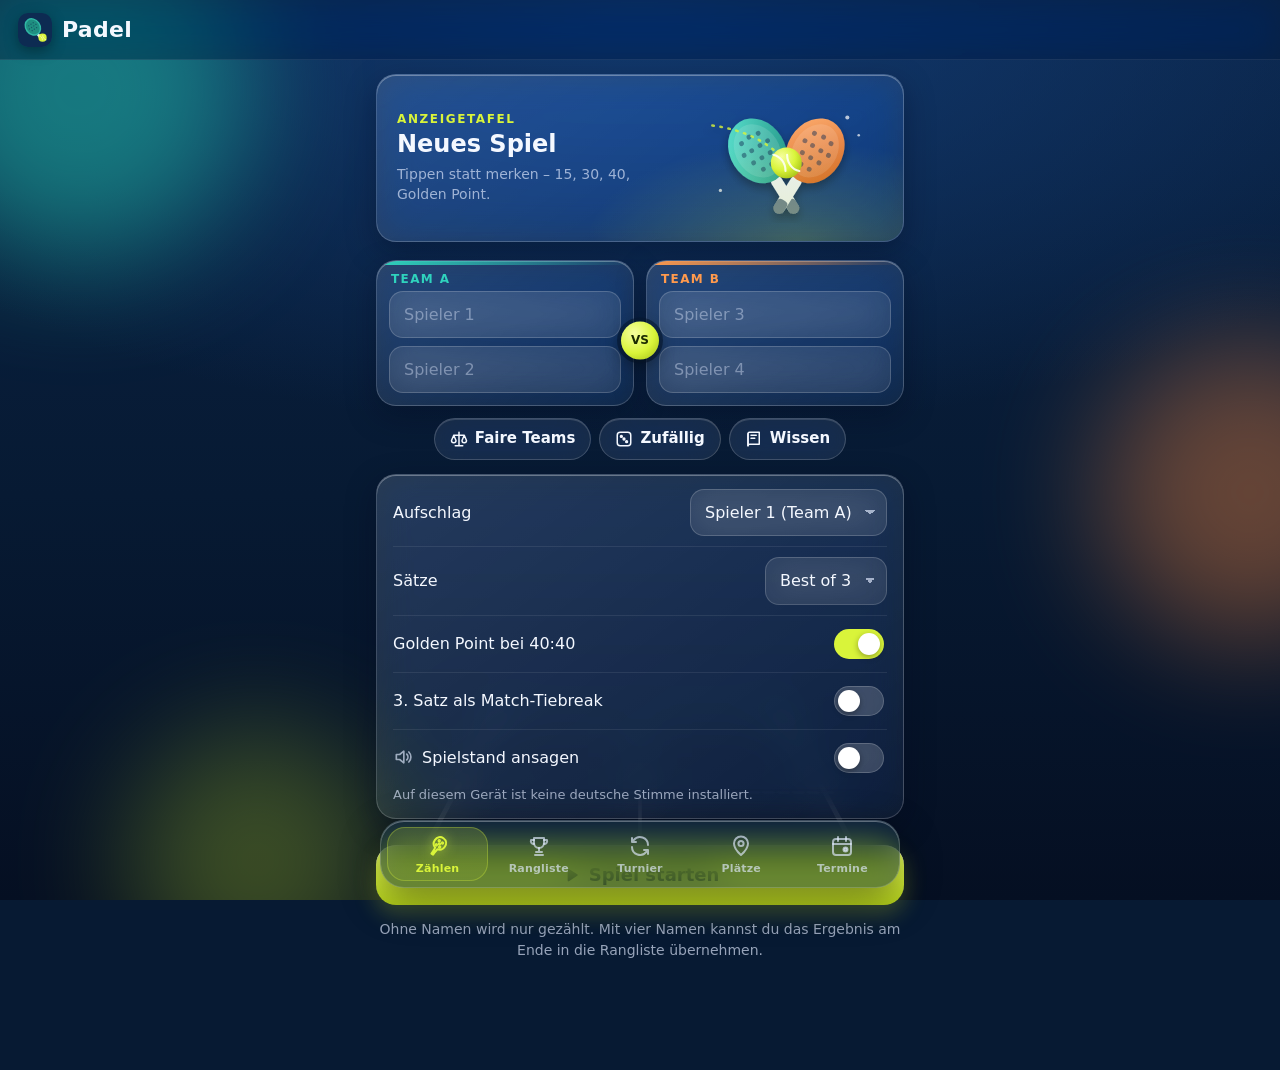
==== commit e74cf616: "Padel: natürlichere Frauenstimme für die Spielstand-Ansage - Wählt automatisch die natürlichste deut" ====
--- a/padel/index.html
+++ b/padel/index.html
@@ -134,6 +134,11 @@
           <label class="row check">Golden Point bei 40:40<input type="checkbox" class="switch" id="opt-golden" checked></label>
           <label class="row check">3. Satz als Match-Tiebreak<input type="checkbox" class="switch" id="opt-supertb"></label>
           <label class="row check"><span><svg class="ico"><use href="#i-sound"/></svg> Spielstand ansagen</span><input type="checkbox" class="switch" id="opt-speech"></label>
+          <div class="row voice-row hidden" id="voice-row">
+            <select id="opt-voice" aria-label="Stimme für die Ansage"></select>
+            <button type="button" id="btn-voice-test" class="chip icon" aria-label="Hörprobe"><svg class="ico"><use href="#i-play"/></svg></button>
+          </div>
+          <p id="voice-hint" class="hint voice-hint hidden"></p>
         </div>
         <button id="btn-start" class="primary big"><svg class="ico"><use href="#i-play"/></svg>Spiel starten</button>
         <p class="hint center">Ohne Namen wird nur gezählt. Mit vier Namen kannst du das Ergebnis am Ende in die Rangliste übernehmen.</p>
--- a/padel/style.css
+++ b/padel/style.css
@@ -635,3 +635,10 @@
 
 /* Konfetti */
 canvas.confetti { position: fixed; inset: 0; width: 100vw; height: 100vh; z-index: 100; pointer-events: none; }
+
+/* Stimmenauswahl */
+.voice-row { display: flex; align-items: center; gap: 8px; padding: 0 0 10px; }
+.voice-row select { flex: 1; width: 100%; min-width: 0; text-overflow: ellipsis; }
+.options .voice-row { border-top: 0 !important; }
+.voice-hint { margin: 0 0 10px; font-size: 13px; }
+.voice-hint b { color: var(--text); font-weight: 700; }
